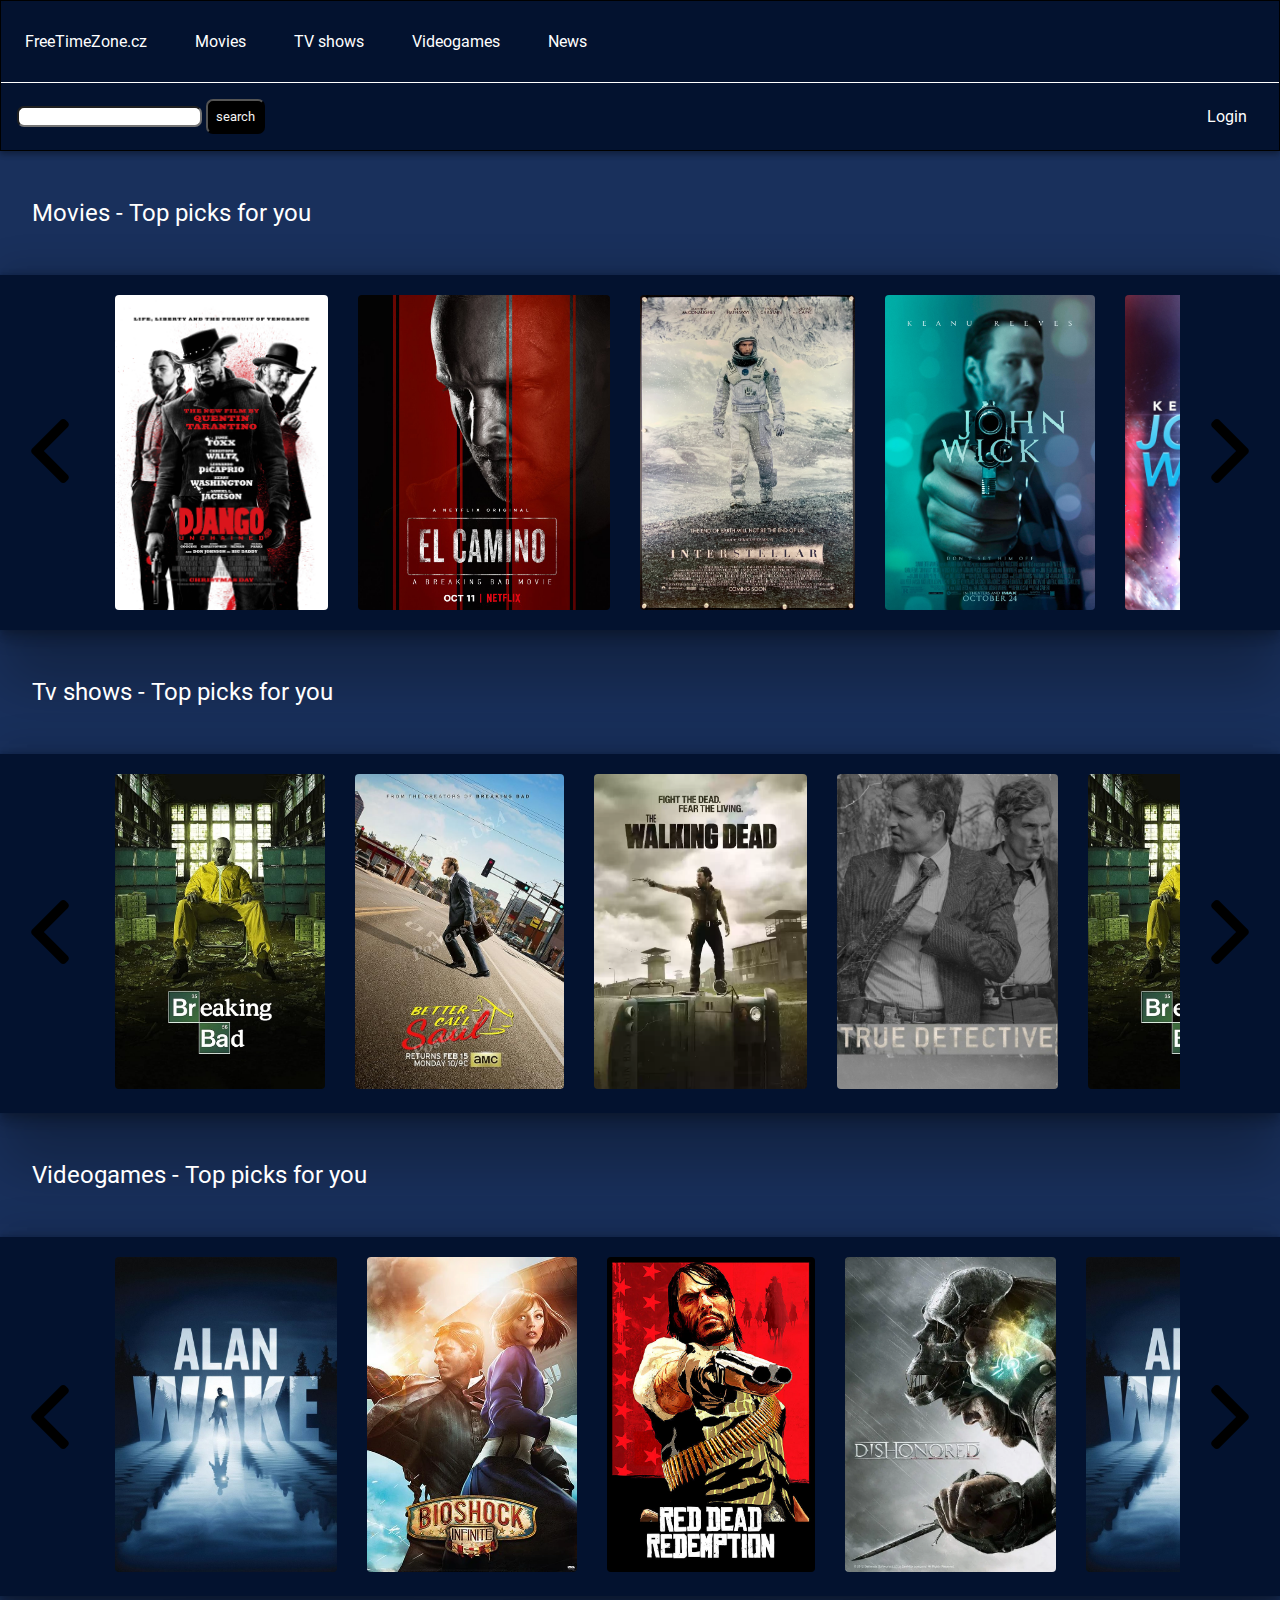
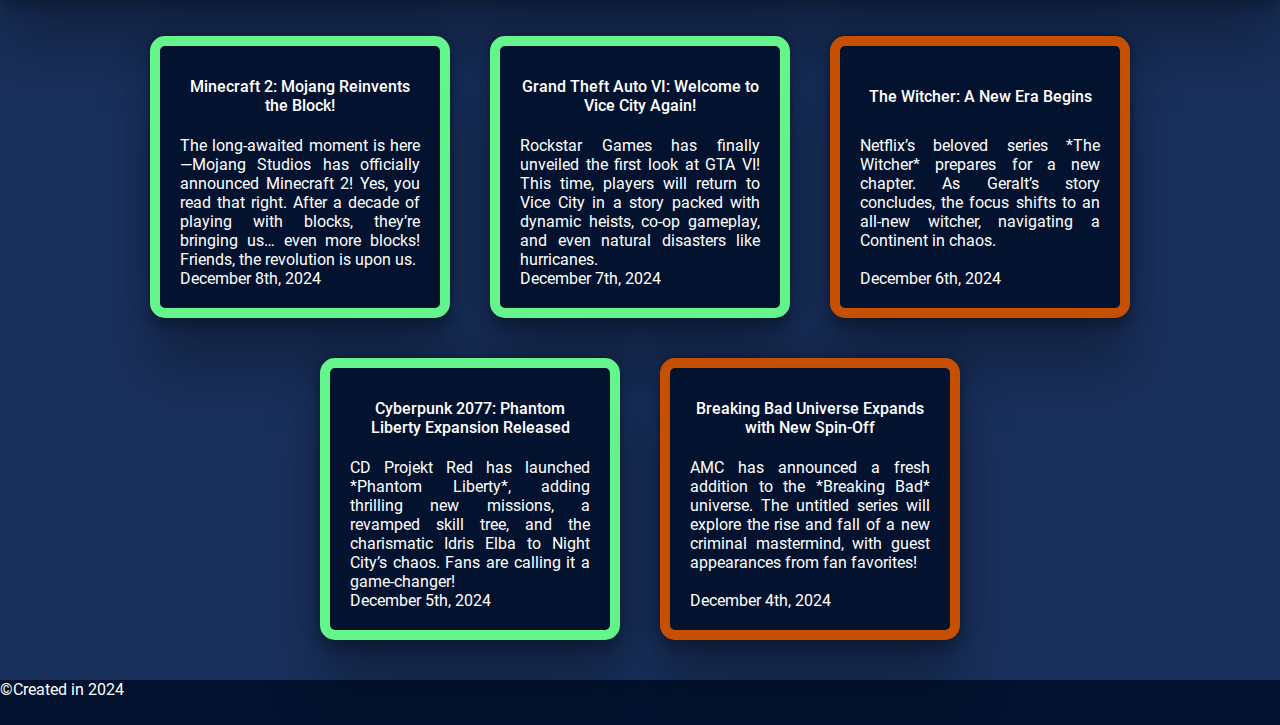
==== index.html @ 787af130 "verson 0.96" ====
<!DOCTYPE html>
<html lang="en">

<head>
    <meta charset="UTF-8">
    <meta name="viewport" content="width=device-width, initial-scale=1.0">
    <!--<link rel="stylesheet" href="style.css">-->
    <style>
        @font-face {
            font-family: Roboto;
            src: url("fonts/Roboto-Regular.ttf");
        }

        @font-face {
            font-family: Roboto-medium;
            src: url("fonts/Roboto-Medium.ttf");
        }

        :ROOT {
            --color-background-A: #19305C;
            --color-element-A: #03122F;
            --font-A: "Roboto";
            --font-B: "Roboto-medium";
            --font-background-articles: #03122F;
        }

        body {
            margin: 0;
            padding: 0;
            font-family: var(--font-A);
            background-color: var(--color-background-A);
        }

        .nav-primary {
            background-color: var(--color-element-A);
            border: black 1px solid;
            box-shadow: rgba(0, 0, 0, 0.16) 0px 3px 6px, rgba(0, 0, 0, 0.23) 0px 3px 6px;
            overflow: hidden;
        }

        .nav-primary__links {
            list-style-type: none;
            margin: 0;
            padding: 0;
            border-bottom: white solid 1px;
        }

        .nav-primary a,
        #ul__login {
            display: block;
            color: white;
            text-decoration: none;
            padding: 1rem 1.5rem;
            text-align: center;
            padding-top: auto;
            padding-bottom: auto;
            font-size: 1rem;
        }

        #ul__login {
            display: none;
        }

        .nav-primary a:hover {
            color: black;
            background-color: white;
            transition: color 0.1s ease-in;
            transition: background 0.1s ease;
            border-radius: 5px;
        }

        #login_under_ul {
            display: block;
            float: right;
            margin: 8px;
        }

        #nav-primary__search {
            margin: 1rem;
            display: inline-block;
        }

        #nav-primary__search input {
            border-radius: 7px;
        }

        #nav-primary__search input[type="button"] {
            background-color: black;
            color: whitesmoke;
            padding: 0.5rem 0.5rem;
            font-family: var(--font-A);
        }

        #nav-primary__search input[type="button"]:hover {
            background-color: orange;
            color: black;
            transition: background 0.1s ease;
            transition: color 0.1s ease;
            cursor: pointer;
        }

        #nav_primary__search input[type="text"] {
            padding: 0.5rem 0.625rem;
        }

        .top-picks>div {
            display: flex;
            align-items: center;
            background-color: var(--color-element-A);
            box-shadow: rgba(0, 0, 0, 0.25) 0px 54px 55px, rgba(0, 0, 0, 0.12) 0px -12px 30px, rgba(0, 0, 0, 0.12) 0px 4px 6px, rgba(0, 0, 0, 0.17) 0px 12px 13px, rgba(0, 0, 0, 0.09) 0px -3px 5px;

        }

        .top-picks header {
            color: white;
            font: var(--font-B);
        }

        .top-picks__titles {
            display: flex;
            overflow-x: scroll;
            width: 100%;
            scroll-behavior: smooth;
        }

        .top-picks__titles::-webkit-scrollbar {
            display: none;
        }

        .top-picks__titles img {
            cursor: pointer;
            height: 35vh;
            margin-top: 20px;
            margin-bottom: 20px;
            margin-left: 15px;
            margin-right: 15px;
            border-radius: 4px;
        }

        .top-picks__titles img:hover {
            transform: scale(1.1);
            box-shadow: rgba(0, 0, 0, 0.15) 1.95px 1.95px 2.6px;

        }

        .top-picks header {
            padding: 3rem 2rem;
            font-size: 1.5rem;
        }

        .left,
        .right {
            cursor: pointer;
            padding: 0.5rem;
            border-radius: 4px;
            margin: 10px;

        }

        .left:hover,
        .right:hover {
            background-color: white;
            transition: background 0.1s ease;

        }

        .news {
            margin: 20px;
            display: flex;
            flex-direction: row;
            justify-content: center;
            flex-wrap: wrap;

        }

        #news--videogame {
            border: #64F58D 10px solid;
        }

        #news--tvshow {
            border: #C75000 10px solid;
        }

        #news--movie {
            border: #621B00 10px solid;
        }

        .news article {
            display: grid;
            grid-template-columns: 1fr;
            grid-template-rows: 70px 1fr;
            margin: 20px;
            padding: 10px;
            aspect-ratio: 16/9;
            max-width: 15rem;
            flex-grow: 1;
            padding: 20px;
            border-radius: 15px;
            background-color: var(--font-background-articles);
            color: white;
            box-shadow: rgba(0, 0, 0, 0.25) 0px 54px 55px, rgba(0, 0, 0, 0.12) 0px -12px 30px, rgba(0, 0, 0, 0.12) 0px 4px 6px, rgba(0, 0, 0, 0.17) 0px 12px 13px, rgba(0, 0, 0, 0.09) 0px -3px 5px;
            cursor: pointer;
        }
        .news article:hover{
            transform: scale(1.05);
        }
        .news a {
            text-decoration: none;
        }
        .news article header {
            align-self: center;
            text-align: center;
            margin-bottom: 10px;
            font-family: var(--font-B);
        }

        .news article section {
            text-align: justify;
            color: white;
        }

        footer {
            background-color: var(--color-element-A);
            height: 5vh;
            color: white;
        }

        @media screen and (max-width: 371px) {
            #ul__login {
                display: block;
            }

            #login_under_ul {
                display: none;
            }
        }

        @media screen and (min-width: 617px) {
            .nav-primary__links {
                display: flex;
                flex-wrap: nowrap;
                justify-content: space-evenly;

            }

            .nav-primary__links li {
                margin-top: 15px;
                margin-bottom: 15px;
            }
        }

        /* LAPTOP */

        @media screen and (min-width: 750px) {
            .nav-primary__links {
                justify-content: flex-start;
            }
        }
    </style>
    <title>Main page</title>
</head>

<body>
    <nav class="nav-primary">
        <ul class="nav-primary__links">
            <li><a href="index.html">FreeTimeZone.cz</a></li>
            <li><a href="movies.html">Movies</a></li>
            <li><a href="shows.html">TV shows</a></li>
            <li><a href="videogames.html">Videogames</a></li>
            <li><a href="news.html">News</a></li>
            <li><a href="login.html" id="ul__login">Login</a></li>
        </ul>
        <form id="nav-primary__search">
            <input type="text">
            <input type="button" value="search">
        </form>
        <a href="login.html" id="login_under_ul">Login</a>
    </nav>
    <div class="top-picks top-picks--movies">
        <header>Movies - Top picks for you</header>
        <div>
            <span class="left top-pics--movies__left"><img src="icons/left-arrow.png"></span>
            <span class="top-picks__titles top-picks__titles--movies">
                <img src="images/movies/django_unchained.jpg" alt="django_unchained">
                <img src="images/movies/el_camino.jpg" alt="el camino">
                <img src="images/movies/interstellar.webp" alt="interstellar">
                <img src="images/movies/john_wick.jpg" alt="John Wick">
                <img src="images/movies/john_wick_2.jpg" alt="John Wick 2">
                <img src="images/movies/john_wick_3.jpg" alt="John Wick 3">
                <img src="images/movies/john_wick_4.jpg" alt="John Wick 4">
            </span>
            <span class="right top-pics--movies__right"><img src="icons/right-arrow.png"></span>
            <script>
                let titles_movies = document.querySelector(".top-picks__titles--movies");
                const images_movies = Array.from(titles_movies.querySelectorAll("img"));

                console.log(titles_movies);

                let index_movies = 0;
                document.querySelector(".top-pics--movies__right").addEventListener("click", () => {
                    const image_width = images_movies[index_movies].clientWidth + 30;
                    titles_movies.scrollLeft += image_width;

                    if ((index_movies + 1) == images_movies.length) {
                        index_movies = 0;
                        titles_movies.appendChild(images_movies[images_movies.length - 1]);
                    } else {
                        index_movies++;
                        titles_movies.appendChild(images_movies[index_movies - 1]);
                    }
                });
                document.querySelector(".top-pics--movies__left").addEventListener("click", () => {
                    if (titles_movies.scrollLeft != 0) {
                        const image_width = images_movies[index_movies - 1].clientWidth + 30;
                        titles_movies.scrollLeft -= image_width;


                        if (index_movies == 0) {
                            index_movies = images_movies.length - 1;
                        } else {
                            index_movies--;
                        }
                    }
                    console.log(index_movies);
                });

            </script>
        </div>
    </div>
    <div class="top-picks top-picks--TVshows">
        <header>Tv shows - Top picks for you</header>
        <div>
            <span class="left top-picks--TVshows__left"><img src="icons/left-arrow.png"></span>
            <span class="top-picks__titles top-picks__titles--TVshows">
                <span><img src="images/tv shows/breaking_bad.jpg" alt="Breaking Bad"></span>
                <span><img src="images/tv shows/better_call_saul.jpg" alt="Better Call Saul"></span>
                <span><img src="images/tv shows/twd.webp" alt="The Walking Dead"></span>
                <span><img src="images/tv shows/true_detective.jpg" alt="True detective"></span>
                <span><img src="images/tv shows/breaking_bad.jpg" alt="Breaking Bad"></span>
                <span><img src="images/tv shows/better_call_saul.jpg" alt="Better Call Saul"></span>
                <span><img src="images/tv shows/twd.webp" alt="The Walking Dead"></span>
                <span><img src="images/tv shows/true_detective.jpg" alt="True detective"></span>
                <span><img src="images/tv shows/breaking_bad.jpg" alt="Breaking Bad"></span>
                <span><img src="images/tv shows/better_call_saul.jpg" alt="Better Call Saul"></span>
                <span><img src="images/tv shows/twd.webp" alt="The Walking Dead"></span>
                <span><img src="images/tv shows/true_detective.jpg" alt="True detective"></span>
                <span><img src="images/tv shows/breaking_bad.jpg" alt="Breaking Bad"></span>
                <span><img src="images/tv shows/better_call_saul.jpg" alt="Better Call Saul"></span>
                <span><img src="images/tv shows/twd.webp" alt="The Walking Dead"></span>
                <span><img src="images/tv shows/true_detective.jpg" alt="True detective"></span>
                <span><img src="images/tv shows/breaking_bad.jpg" alt="Breaking Bad"></span>
                <span><img src="images/tv shows/better_call_saul.jpg" alt="Better Call Saul"></span>
                <span><img src="images/tv shows/twd.webp" alt="The Walking Dead"></span>
                <span><img src="images/tv shows/true_detective.jpg" alt="True detective"></span>
            </span>
            <span class="right top-picks--TVshows__right"><img src="icons/right-arrow.png"></span>
        </div>
    </div>
    <div class="top-picks top-picks--videogames">
        <header>Videogames - Top picks for you</header>
        <div>
            <img src="icons/left-arrow.png" class="left top-picks--videogames__left">
            <div class="top-picks__titles top-picks__titles--videogames">
                <span><img src="images/videogames/alan_wake.jpg" alt="Alan Wake"></span>
                <span><img src="images/videogames/bioshock_infinite.webp" alt="Bioshock Infinite"></span>
                <span><img src="images/videogames/rdr.jpg" alt="Red Dead Redemption"></span>
                <span><img src="images/videogames/dishonored.webp" alt="Dishonored"></span>
                <span><img src="images/videogames/alan_wake.jpg" alt="Alan Wake"></span>
                <span><img src="images/videogames/bioshock_infinite.webp" alt="Bioshock Infinite"></span>
                <span><img src="images/videogames/rdr.jpg" alt="Red Dead Redemption"></span>
                <span><img src="images/videogames/dishonored.webp" alt="Dishonored"></span>
                <span><img src="images/videogames/alan_wake.jpg" alt="Alan Wake"></span>
                <span><img src="images/videogames/bioshock_infinite.webp" alt="Bioshock Infinite"></span>
                <span><img src="images/videogames/rdr.jpg" alt="Red Dead Redemption"></span>
                <span><img src="images/videogames/dishonored.webp" alt="Dishonored"></span>
                <span><img src="images/videogames/alan_wake.jpg" alt="Alan Wake"></span>
                <span><img src="images/videogames/bioshock_infinite.webp" alt="Bioshock Infinite"></span>
                <span><img src="images/videogames/rdr.jpg" alt="Red Dead Redemption"></span>
                <span><img src="images/videogames/dishonored.webp" alt="Dishonored"></span>
                <span><img src="images/videogames/alan_wake.jpg" alt="Alan Wake"></span>
                <span><img src="images/videogames/bioshock_infinite.webp" alt="Bioshock Infinite"></span>
                <span><img src="images/videogames/rdr.jpg" alt="Red Dead Redemption"></span>
                <span><img src="images/videogames/dishonored.webp" alt="Dishonored"></span>
            </div>
            <img src="icons/right-arrow.png" class="right top-picks--videogames__right">

        </div>
    </div>

    <script>

        const images = Array.from(scroll.querySelectorAll("img"));

        var velikost_obrazku = 0;
        images.forEach(element => {
            velikost_obrazku += element.clientWidth + 8;
        });
        console.log("velikost = " + velikost_obrazku);

        let index = 0;



        LEFT.addEventListener("click", () => {
            if (index > 0) {
                const nextImageWidth = images[index].clientWidth + 8;
                scroll.style.scrollBehavior = "smooth";
                scroll.scrollLeft -= nextImageWidth;
                index--;
            }
        });
        RIGHT.addEventListener("click", () => {
            if (index < images.length - 1) {
                const nextImageWidth = images[index].clientWidth + 8;
                scroll.style.scrollBehavior = "smooth";
                scroll.scrollLeft += nextImageWidth;
                index++;
                console.log(scroll.scrollLeft);
            }
        });

    </script>
    <div class="news">
        <a href="article.html">
            <article id="news--videogame">
                <header>Minecraft 2: Mojang Reinvents the Block!</header>
                <section>The long-awaited moment is here—Mojang Studios has officially announced Minecraft 2! Yes,
                    you
                    read that right. After a decade of playing with blocks, they’re bringing us… even more blocks!
                    Friends, the revolution is upon us.</section>
                <span id="news__article__release-date"> December 8th, 2024</span>
            </article>
        </a>

        <article id="news--videogame">
            <header>Grand Theft Auto VI: Welcome to Vice City Again!</header>
            <section>Rockstar Games has finally unveiled the first look at GTA VI! This time, players will return to
                Vice City in a story packed with dynamic heists, co-op gameplay, and even natural disasters like
                hurricanes.</section>
            <span id="news__article__release-date"> December 7th, 2024</span>
        </article>

        <article id="news--tvshow">
            <header>The Witcher: A New Era Begins</header>
            <section>Netflix’s beloved series *The Witcher* prepares for a new chapter. As Geralt’s story concludes,
                the focus shifts to an all-new witcher, navigating a Continent in chaos.</section>
            <span id="news__article__release-date"> December 6th, 2024</span>
        </article>

        <article id="news--videogame">
            <header>Cyberpunk 2077: Phantom Liberty Expansion Released</header>
            <section>CD Projekt Red has launched *Phantom Liberty*, adding thrilling new missions, a revamped skill
                tree, and the charismatic Idris Elba to Night City’s chaos. Fans are calling it a game-changer!
            </section>
            <span id="news__article__release-date"> December 5th, 2024</span>
        </article>

        <article id="news--tvshow">
            <header>Breaking Bad Universe Expands with New Spin-Off</header>
            <section>AMC has announced a fresh addition to the *Breaking Bad* universe. The untitled series will
                explore the rise and fall of a new criminal mastermind, with guest appearances from fan favorites!
            </section>
            <span id="news__article__release-date"> December 4th, 2024</span>
        </article>
    </div>
    <footer>
        &copy;Created in 2024
    </footer>
</body>

</html>
---- style.css ----
@font-face {
    font-family: Roboto;
    src: url("fonts/Roboto-Regular.ttf");
}

@font-face {
    font-family: Roboto-medium;
    src: url("fonts/Roboto-Medium.ttf");
}
@font-face {
    font-family: Roboto-black;
    src: url("fonts/Roboto-Black.ttf");
}
@font-face {
    font-family: Roboto-italic;
    src: url("fonts/Roboto-Italic.ttf");
}
:ROOT {
    --color-background-A: #19305C;
    --color-element-A: #03122F;
    --font: "Roboto";
    --font-M: "Roboto-medium";
    --font-B: "Roboto-black";
    --font-I: "Roboto-italic";
    --font-background-articles: #03122F;
    --background--rating: #b50a26;
}

body {
    margin: 0;
    padding: 0;
    font-family: var(--font);
    background-color: var(--color-background-A);
}
.nav-primary {
    background-color: var(--color-element-A);
    border: black 1px solid;
    box-shadow: rgba(0, 0, 0, 0.16) 0px 3px 6px, rgba(0, 0, 0, 0.23) 0px 3px 6px;
    overflow: hidden;
}

.nav-primary__links {
    list-style-type: none;
    margin: 0;
    padding: 0;
    border-bottom: white solid 1px;
}

.nav-primary a, #ul__login {
    display: block;
    color: white;
    text-decoration: none;
    padding: 1rem 1.5rem;
    text-align: center;
    padding-top: auto;
    padding-bottom: auto;
    font-size: 1rem;
}
#ul__login{
    display: none;
}

.nav-primary a:hover {
    color: black;
    background-color: white;
    transition: color 0.1s ease-in;
    transition: background 0.1s ease;
    border-radius: 5px;
}

#login_under_ul {
    display: block;
    float: right;
    margin: 8px;
}

#nav-primary__search {
    margin: 1rem;
    display: inline-block;
}

#nav-primary__search input {
    border-radius: 7px;
}

#nav-primary__search input[type="button"] {
    background-color: black;
    color: whitesmoke;
    padding: 0.5rem 0.5rem;
    font-family: var(--font-A);
}

#nav-primary__search input[type="button"]:hover {
    background-color: orange;
    color: black;
    transition: background 0.1s ease;
    transition: color 0.1s ease;
    cursor: pointer;
}

#nav_primary__search input[type="text"] {
    padding: 0.5rem 0.625rem;
}

footer {
    background-color: var(--color-element-A);
    height: 5vh;
    color: white;
}

/*login.html and registration.html*/

.login {
    color: white;
    background-color: var(--color-element-A);
    padding: 50px;
    border-radius: 15px;
    box-shadow: rgba(0, 0, 0, 0.4) 0px 2px 4px, rgba(0, 0, 0, 0.3) 0px 7px 13px -3px, rgba(0, 0, 0, 0.2) 0px -3px 0px inset;
    position: absolute;
    top: 50%;
    left: 50%;
    transform: translate(-50%, -50%);
    text-align: center;
}
.login form {
    display: grid;
    grid-template-columns: 1fr;
    grid-row-gap: 5px;
    padding: 15px;
    color: white;
}
.login form input {
    background-color: white;
    border: none;
    padding: 5px;
    border-radius: 5px;
    color: black;
    margin-top: 5px;
    margin-bottom: 5px;
    margin-left: 5px;
}

.login form button {
    border-radius: 5px;
    padding: 5px 10px;
    margin: 5px;
    font-size: 1rem;
    background-color: white;
    cursor: pointer;
    justify-self: center;
}
.login form button:hover {
    background-color: #fffe;
    box-shadow: rgba(0, 0, 0, 0.25) 0px 54px 55px, rgba(0, 0, 0, 0.12) 0px -12px 30px, rgba(0, 0, 0, 0.12) 0px 4px 6px, rgba(0, 0, 0, 0.17) 0px 12px 13px, rgba(0, 0, 0, 0.09) 0px -3px 5px;
}
#registration__back{    
    display: block;
    width: 40px;
    filter: invert(1);
    padding: 5px;
    top:0;
    left: 0;
    cursor: pointer;
}
#registration__back:hover{
    filter: none;
    background-color: white;
    border-radius: 5px;
}
/* movies.html, tvshows.html and videogames.html */
#btn--filter{
    background-color: white;
    width: 100%;
    text-align: center;
    cursor: pointer;
    border: white 1px solid;

}
#btn--filter img {
    margin-top: 5px;
    margin-bottom: 5px;
}

#btn--filter:hover {
    background-color: var(--color-element-A);
}
#btn--filter:hover img {
    filter: invert(1);

}
.filters {
    display: none;
    color: white;
    background-color: var(--color-element-A);

}
.filters::first-line {
    font-weight: 600;
    font-size: 24px;
}

.list {
    display: grid;
    grid-template-columns: 1fr;
}
.list__title {
    width: 300px;
    position: relative;
    margin: 15px;
    padding-top: 15px;
    box-shadow: rgba(0, 0, 0, 0.35) 0px 5px 15px;
    justify-self: center;
    cursor: pointer;
    
}
.list__title:hover {
    transform: scale(1.05);
    box-shadow: rgba(0, 0, 0, 0.25) 0px 54px 55px, rgba(0, 0, 0, 0.12) 0px -12px 30px, rgba(0, 0, 0, 0.12) 0px 4px 6px, rgba(0, 0, 0, 0.17) 0px 12px 13px, rgba(0, 0, 0, 0.09) 0px -3px 5px;

}
.list__title__picture {
    width: fit-content;
    height: fit-content;
    position: relative;
    margin: auto;
}
.list__title__picture img {
    height: 300px;
    object-fit:inherit;
    margin-top: 15px;
    margin-bottom: 5px;
}

.list__title img:hover {
    transform: scale(1.01);
}
.list__title__rating{
    display: block;
    box-sizing: content-box;
    position: absolute;
    font: var(--font-B);
    font-size: 1.5rem;
    color: black;
    z-index: 1px;
    top: 0.8rem;
    left: 0;
    padding: 0.8rem;
    background-color:var(--background--rating);
    border-bottom-right-radius: 2px;  
}
.list__title__picture:hover  .list__title__rating{
    display: none;
}
.list__title__description {
    width: fit-content;
    display: block;
    margin: auto;
    padding-bottom: 30px;
    color: white;

}
.list__title__description__name {
    color: black;
    font: var(--font-B);
    font-size: 24px;
    margin-bottom: 10px;
    text-justify: center;

}
.list a {
    text-decoration: none;
}

/*Styles for all movies, shows and videogames*/


.title__header{
    position: sticky;
    top: 10px;
    background-color: white;
    display: flex;
    justify-content:space-between;
    margin: 20px;
}
.title__header__name{
    align-self: center;
    margin-left: 20px;
    background-color: white;
    font-size: 30px;
    color: black;
}
.title__header__rating{
    padding: 15px;
    align-self: center;
    background-color: #b50a26;
    color: white;

}
.title__description {
    border-radius: 10px;
    margin: 20px;
    background-color: white;
    padding: 10px;
    text-overflow:clip;
}
.title__description img {
    display: block;
    width: 25vh;
    margin-left: auto;
    margin-right: auto;
    margin-bottom: 10px;
}
.title__description__btns {
    margin-top: 10px;
    margin-bottom: 10px;
    display: flex;
    justify-content: flex-start;
    width: 100%;
    height: 50px;
}
.title__description__btns button {
    background-color: var(--color-background-A);
    color: white;
    font-size: 1rem;
    margin: 5px;
    padding: 5px 10px;
    border-radius: 10px;
    cursor: pointer;
}
.title__description__btns button:hover {
    background-color: #23437d ;
}
.title__description__info {
    display: none;
    box-shadow: rgba(0, 0, 0, 0.35) 0px 5px 15px;
    text-align: justify;
    margin: 10px;
    padding: 10px;
}
#title__description__info--bold {
    font: var(--font-B);
    font-weight: 600;
}
.title__description__about {
    display: none;
    padding: 10px;
    box-shadow: rgba(0, 0, 0, 0.35) 0px 5px 15px;
    text-align: justify;
}
.title__description__platforms{
    display: none;
    box-shadow: rgba(0, 0, 0, 0.35) 0px 5px 15px;
}
.title__description__episodes{
    display: none;
}
.title__description__episodes select{
    margin-top: 20px;
    margin-left: 20px;
    padding: 10px 0px;
    font-size: 1rem;
}
.title__description__episodes > #episodes > ol{
    box-shadow: rgba(0, 0, 0, 0.35) 0px 5px 15px;
    padding-top: 10px;
    padding-bottom: 10px;

}
.title__user-comment{
    width: calc(90% - 20px);
    aspect-ratio: 2;
    margin: auto;
    margin-bottom: 20px;
    display: grid;
    grid-template-columns: 1fr;
    grid-template-rows: 30px 1fr;
    grid-template-areas: "header"
                         "form";
    background-color: white;
    border: #03122F 1px solid;
    padding: 10px;
    border-radius: 10px;
}

.title__user-comment > header {
    grid-area: "header";
    display: flex;
    justify-content: space-between;
    align-items: center;
    margin: 5px;
}
.title__user-comment > form {
    grid-area: "form" ;
    justify-content: end;
}
.title__user-comment textarea {
    width: 90%;
    aspect-ratio: 2;
    margin: 10px;
    padding: 3px;
    resize: none;
    border: none;
    box-shadow: rgb(204, 219, 232) 3px 3px 6px 0px inset, rgba(255, 255, 255, 0.5) -3px -3px 6px 1px inset;
    border-radius: 2px;
    text-overflow: ellipsis;
    text-align: justify;
}
.title__user-comment button {
    display: block;
    margin: 5px;
    padding: 5px 7px;
    justify-self: end;
    color: white;
    background-color:#082869;
    border: none;
    border-radius: 8px;
    cursor: pointer;
}
.title__user-comment button:hover {
    background-color:#051a44 ;
    box-shadow: rgba(0, 0, 0, 0.15) 1.95px 1.95px 2.6px;
    transition: background 0.1s ease;
}
.title__user-comment__rating {
    font-size: 16px;
    width:35px;
    border: none;
    border-radius: 1px;
    box-shadow: rgb(204, 219, 232) 3px 3px 6px 0px inset, rgba(255, 255, 255, 0.5) -3px -3px 6px 1px inset;
    
}
.title__comments {
    display: flex;
    justify-content: center;
    flex-wrap: wrap;
}
.title__comments__comment {
    width: 90%;
    margin: 20px;
    aspect-ratio: 2;
    display: grid;
    grid-template-columns: 1fr;
    grid-template-rows: 30px 1fr;
    grid-template-areas: "header"
                         "review";
    background-color: white;
    border: #03122F 1px solid;
    padding: 10px;
    margin: 10px;
    border-radius: 10px;
}
.title__comments__comment header {
    grid-area: "header";
    display: flex;
    justify-content: space-between;
    align-items: center;
    margin: 5px;
}
.title__comments__comment p {
    grid-area: "review";
    margin: 5px;
    text-align: justify;
}
.title__comments__other-comments h2{
    color:white;
    font: var(--font-B);
    margin-left: 20px;
    font-size: 30px;
}

/* News */
.news {
    margin: 20px;
    display: flex;
    flex-direction: row;
    justify-content: center;
    flex-wrap: wrap;

}
.news article {
    display: grid;
    grid-template-columns: 1fr;
    grid-template-rows: 50px 1fr;
    margin: 20px;
    padding: 10px;
    aspect-ratio: 16/9;
    max-width: 15rem;
    flex-grow: 1;
    padding: 20px;
    border-radius: 15px;
    background-color:var(--font-background-articles);
    color:white;
    box-shadow: rgba(0, 0, 0, 0.25) 0px 54px 55px, rgba(0, 0, 0, 0.12) 0px -12px 30px, rgba(0, 0, 0, 0.12) 0px 4px 6px, rgba(0, 0, 0, 0.17) 0px 12px 13px, rgba(0, 0, 0, 0.09) 0px -3px 5px;
    cursor: pointer;
}
.news article:hover {
    transform: scale(1.05);
}
.news a {
    text-decoration: none;
}
.news article header {
    align-self: center;
    text-align: center;
    margin-bottom: 10px;
    font-family: var(--font-B);
}

.news article section {
    text-align: justify;
    color:white;
}
#news--videogame {
    border:#64F58D 10px solid;
}
#news--tvshow {
    border: #C75000 10px solid;
}
#news--movie {
    border: #621B00 10px solid;
}
#news__article__release-date{
    font-family: var(--font-I);
    font-weight: 300;
    font-style: italic;
    text-align: right;
    margin-top: 5px;
}
.news__aside-opener{
    width: 100%;
    height: 50px;
    cursor: pointer;
}
.news__aside-opener > img {
    height: 30px;
    margin-top: auto;
    margin-bottom: auto;
}
.news__aside-opener:hover {
    background-color: black;
}
.news__aside-opener:hover > img {
    filter: invert(1);
}
.news__opener--package{
    position: sticky;
    top: 0;
}
.news__aside{
    display: none;
    height: fit-content;
    background-color: var(--color-element-A);
    color: white;
    padding: 20px;
    box-shadow: rgba(50, 50, 93, 0.25) 0px 13px 27px -5px, rgba(0, 0, 0, 0.3) 0px 8px 16px -8px;
}
.news__aside__sort{
    margin-bottom: 15px;
}
.news__aside__sort::first-line{
    font-size: 20px;
    font-weight: 600;
}
.news__aside__newsletter > label{
    margin-right: 10px;
}
/* article.html */
.article__author {
    height: 100px;
    margin: 15px;
    color: white;
}
.article__author > img {
    width: 50px;
    filter: invert(1);
}
.main--article article {
    box-shadow: rgba(0, 0, 0, 0.25) 0px 54px 55px, rgba(0, 0, 0, 0.12) 0px -12px 30px, rgba(0, 0, 0, 0.12) 0px 4px 6px, rgba(0, 0, 0, 0.17) 0px 12px 13px, rgba(0, 0, 0, 0.09) 0px -3px 5px;
    color: white;
    background-color: var(--color-element-A);
    padding: 10px;
}
.main--article article section {
    text-justify: justify;
    color: white;
    margin: 10px;
}
.main--article article header {
    margin-left: 10px;
}
.article__release-date {
    font-style: italic;
    margin: 10px;
}
.article__user-comment{
    color: white;
    width: calc(90% - 20px);
    aspect-ratio: 2;
    margin: auto;
    margin-top: 20px;
    margin-bottom: 20px;
    display: grid;
    grid-template-columns: 1fr;
    grid-template-rows: 30px 1fr;
    grid-template-areas: "header"
                         "form";
    background-color: var(--color-element-A);
    border: #03122F 1px solid;
    padding: 10px;
    border-radius: 10px;
}

.article__user-comment > header {
    color: white;
    grid-area: "header";
    margin: 5px;
}
.article__user-comment > form {
    grid-area: "form" ;
    justify-content: end;
}
.article__user-comment textarea {
    color: white;
    width: 90%;
    aspect-ratio: 2;
    margin: 10px;
    padding: 3px;
    resize: none;
    border: none;
    box-shadow: rgb(204, 219, 232) 3px 3px 6px 0px inset, #03122F -3px -3px 6px 1px inset;
    border-radius: 2px;
    text-overflow: ellipsis;
    text-align: justify;
    background-color: #03122F;
}
.article__user-comment button {
    display: block;
    margin: 5px;
    padding: 5px 7px;
    justify-self: end;
    color: white;
    background-color:#082869;
    border: none;
    border-radius: 8px;
    cursor: pointer;
}
.article__user-comment button:hover {
    background-color:#051a44 ;
    box-shadow: rgba(0, 0, 0, 0.15) 1.95px 1.95px 2.6px;
    transition: background 0.1s ease;
}
.article__user-comment__rating {
    font-size: 16px;
    width:35px;
    border: none;
    border-radius: 1px;
    box-shadow: rgb(204, 219, 232) 3px 3px 6px 0px inset, rgba(255, 255, 255, 0.5) -3px -3px 6px 1px inset;
    
}
.article__comments__other-comments h2{
    color:white;
    font: var(--font-B);
    margin-left: 20px;
    font-size: 30px;
}
.article__comments {
    display: flex;
    justify-content: center;
    flex-wrap: wrap;
}
.article__comments__comment {
    width: 90%;
    margin: 20px;
    aspect-ratio: 2;
    display: grid;
    grid-template-columns: 1fr;
    grid-template-rows: 30px 1fr;
    grid-template-areas: "header"
                         "review";
    background-color: white;
    border: #03122F 1px solid;
    padding: 10px;
    margin: 10px;
    border-radius: 10px;
    background-color: var(--color-element-A);
    color: white;
    box-shadow: rgba(6, 24, 44, 0.4) 0px 0px 0px 2px, rgba(6, 24, 44, 0.65) 0px 4px 6px -1px, rgba(255, 255, 255, 0.08) 0px 1px 0px inset;
}
.article__comments__comment header {
    grid-area: "header";
    display: flex;
    justify-content: space-between;
    align-items: center;
    margin: 5px;
}
.article__comments__comment p {
    grid-area: "review";
    margin: 5px;
    text-align: justify;
}
@media screen and (max-width: 371px) {
    #ul__login{
        display: block;
    }
    #login_under_ul{
        display: none;
    }
}
@media screen and (min-width: 425px) {
    .login form {
        grid-template-columns: 40% 60%;
    }
    .login form label {
        align-self: center;
        justify-self: center;
        margin-right: 10px;
    }
    .login form label {
        align-content: center;
    }
}
@media screen and (min-width: 586px) {
    .article__user-comment{
        width: 60%;
    }
    .article__comments__comment{
        width: 60%;
    }
}
@media screen and (min-width: 624px) {
    /* navbar */
    .nav-primary__links {
        display: flex;
        flex-wrap: nowrap;
        justify-content: space-evenly;

    }
    .nav-primary__links li {
        margin-top: 15px;
        margin-bottom: 15px;
    }
    /*movies.html, show.html and videogames.html*/
    .list{
        grid-template-columns: repeat(2, 1fr);
    }
    /*Styles for all movies, shows and videogames*/
    .title__comments__comment {
        width: 40%;
    }
    .title__description img {
        width: 50%;
    }
}
@media screen and (min-width: 750px) {
    /*navbar*/
    .nav-primary__links {
        justify-content: flex-start;
    }
    /*movies.html, tvshows.html and videogames.html*/
    #btn--filter {
        display: none;
    }
    .filters {
        position: sticky;
        top: 0;
        left: 0;
        padding: 40px;
        display: block;
        float: left;
        width: 20%;
        height: 100vh;
    }
    .list {
        margin-left: 20%;
        grid-template-columns: repeat(3, 1fr);
    }
    /* article.html */
    .main--article article {
        width: 90%;
        margin: auto;
    }
    .article__user-comment{
        width: 400px;
    }
    .article__comments__comment{
        width: 400px;
    }

}
@media screen and (min-width: 978px) {
    
    /*Styles for all movies, shows and videogames*/
    .main--title{
        font-size: 1.2rem;
        height: 1vh;
        display: grid;
        grid-template-columns: 1fr 0.5fr;
        grid-template-rows: auto auto auto;
        grid-column-gap: 100px;
    }
    .title__header {
        grid-column: 1 / 2;
        grid-row: 1 / 2;
    }
    .title__comments__other-comments{
        grid-column: 2 / 3;
        grid-row: 1 / 2;
    }
    .title__description {
        grid-column: 1 / 2;
        grid-row: 2 / 3;
        display: grid;
        grid-template-columns: 20% 1fr;
        grid-template-rows: 50px auto;        
        justify-self: center;
        width: 90%;
        margin: 20px;
    }
    .title__description img {
        grid-column: 1 / 2;
        grid-row: 1 / 3;
        display: inline;
        float: left;
        width: 90%;
    }
    .title__description__btns button{
        align-content: center;
    }
    .title__user-comment{
        grid-column: 1 / 2;
        grid-row: 3 / 4;
        width: 33%;
        aspect-ratio: 3 / 2 ;

    }
    .title__comments__comment{
        width: 90%;
    }
    .title__comments {
        grid-column: 2 / 3;
        grid-row: 2 / 4;
        overflow-y: scroll;
    }
}
@media screen and (min-width: 1024px) {
    /* news */
    .news {
        display: block;
    }
    .news article {
        aspect-ratio: 16/1;
        width: 50%;
        max-width: none;
    }
    .news article header{
        text-align: left;
    }
    .news__aside-opener{
        display: none;
    }
    .news__aside {
        display: block;
        float: right;
        width: 30%;
        height: 100vh;
    }
}
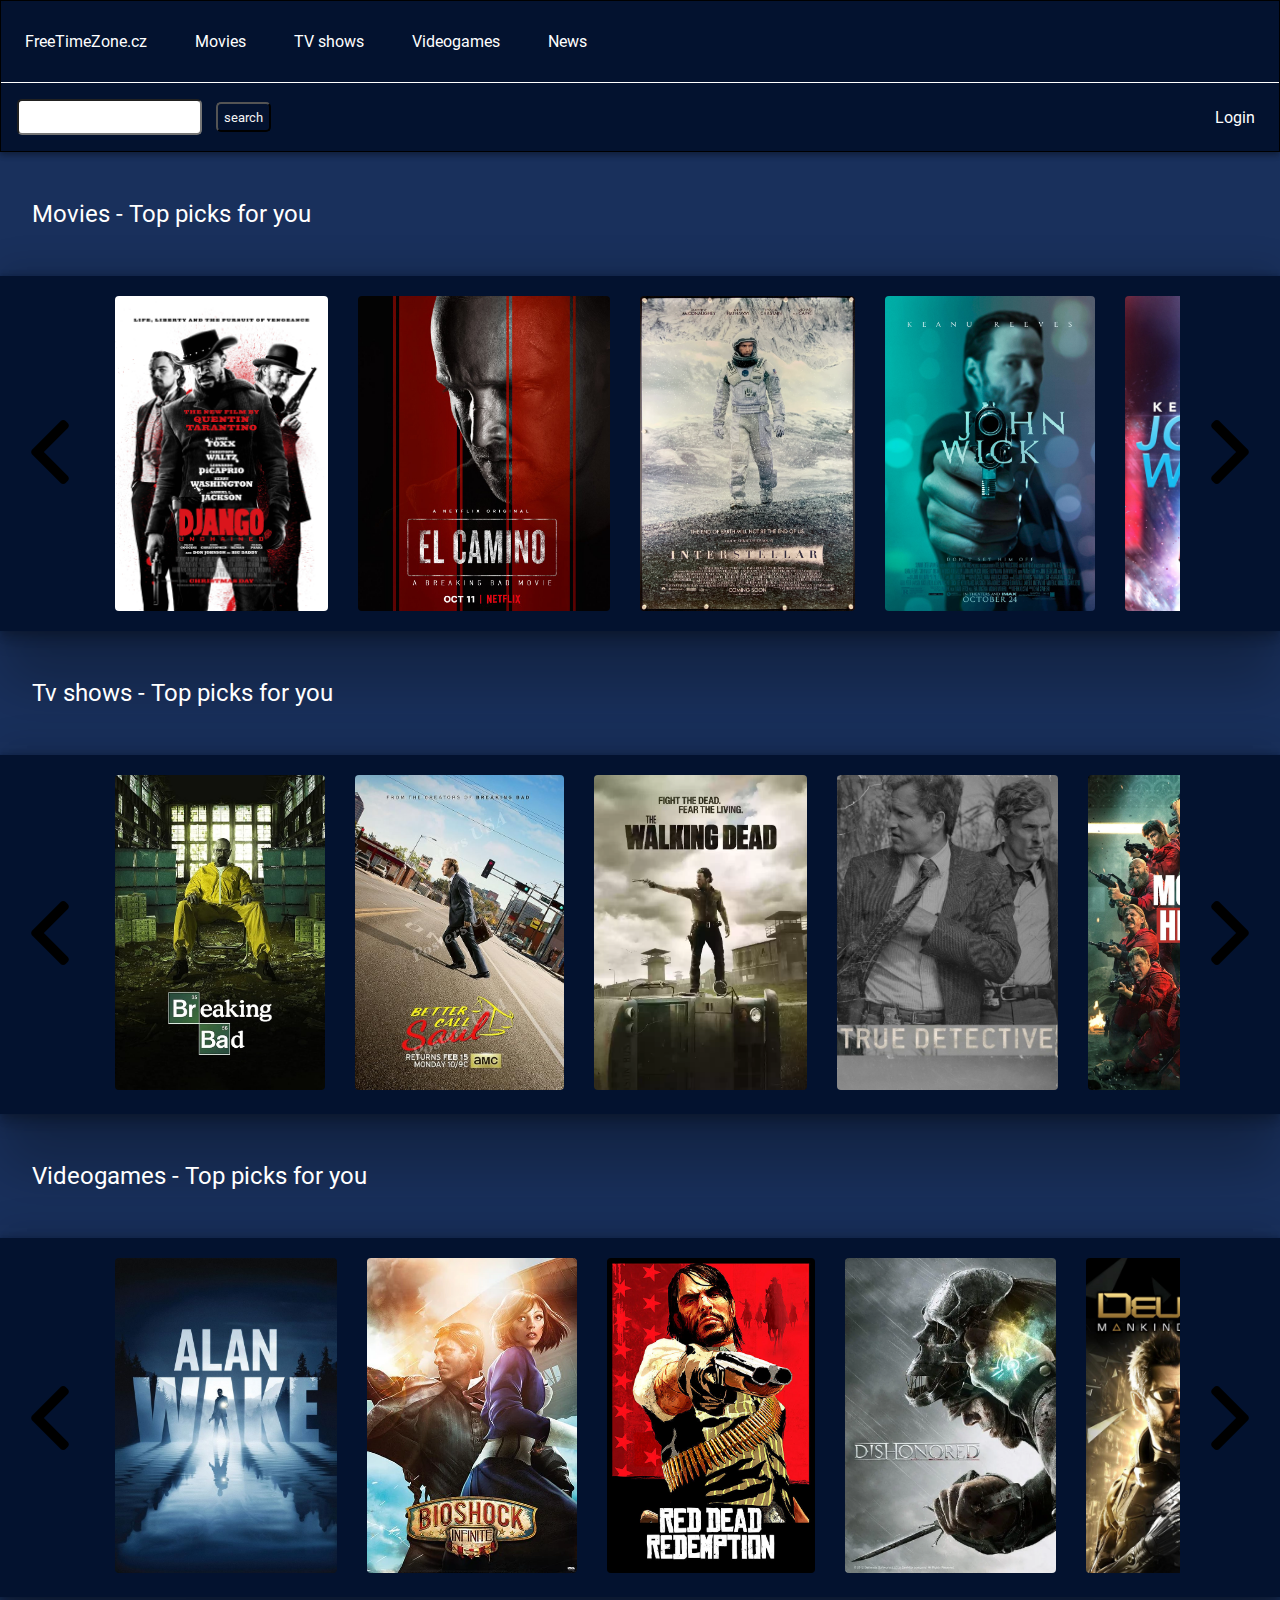
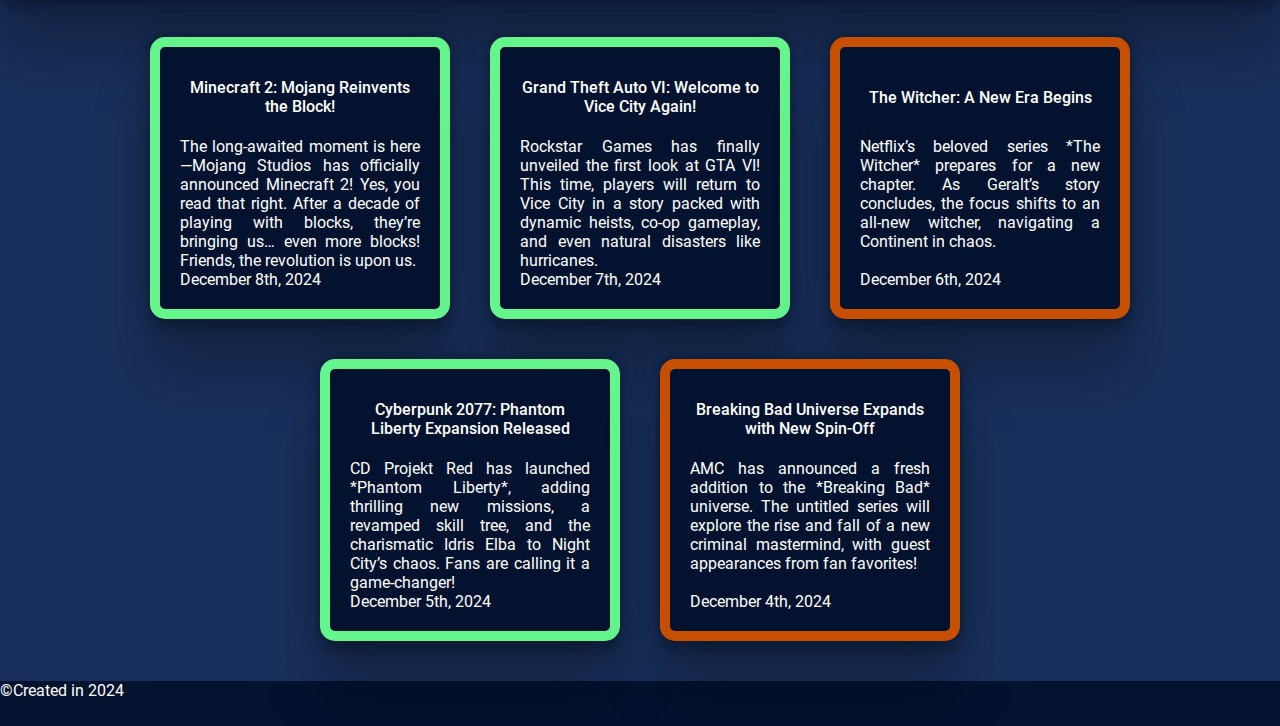
==== commit 5cbe0160: "version 0.99" ====
--- a/index.html
+++ b/index.html
@@ -69,38 +69,41 @@
             border-radius: 5px;
         }
 
+        .nav-primary__underUL{
+            width: 100%;
+            display: flex;
+            justify-content: space-between;
+            align-content: center;
+        }
         #login_under_ul {
-            display: block;
-            float: right;
-            margin: 8px;
+            margin-top: auto;
+            margin-bottom: auto;
         }
 
         #nav-primary__search {
             margin: 1rem;
-            display: inline-block;
         }
 
         #nav-primary__search input {
-            border-radius: 7px;
+            border-radius: 5px;
+            height: 30px;
         }
 
         #nav-primary__search input[type="button"] {
-            background-color: black;
+            background-color: var(--color-element-A);
             color: whitesmoke;
-            padding: 0.5rem 0.5rem;
             font-family: var(--font-A);
         }
 
         #nav-primary__search input[type="button"]:hover {
-            background-color: orange;
-            color: black;
+            background-color: #01050e;
             transition: background 0.1s ease;
             transition: color 0.1s ease;
             cursor: pointer;
         }
 
-        #nav_primary__search input[type="text"] {
-            padding: 0.5rem 0.625rem;
+        #nav-primary__search input[type="text"] {
+            margin-right: 10px;
         }
 
         .top-picks>div {
@@ -201,12 +204,15 @@
             box-shadow: rgba(0, 0, 0, 0.25) 0px 54px 55px, rgba(0, 0, 0, 0.12) 0px -12px 30px, rgba(0, 0, 0, 0.12) 0px 4px 6px, rgba(0, 0, 0, 0.17) 0px 12px 13px, rgba(0, 0, 0, 0.09) 0px -3px 5px;
             cursor: pointer;
         }
-        .news article:hover{
+
+        .news article:hover {
             transform: scale(1.05);
         }
+
         .news a {
             text-decoration: none;
         }
+
         .news article header {
             align-self: center;
             text-align: center;
@@ -270,11 +276,13 @@
             <li><a href="news.html">News</a></li>
             <li><a href="login.html" id="ul__login">Login</a></li>
         </ul>
-        <form id="nav-primary__search">
-            <input type="text">
-            <input type="button" value="search">
-        </form>
-        <a href="login.html" id="login_under_ul">Login</a>
+        <div class="nav-primary__underUL">
+            <form id="nav-primary__search">
+                <input type="text">
+                <input type="button" value="search">
+            </form>
+            <a href="login.html" id="login_under_ul">Login</a>
+        </div>
     </nav>
     <div class="top-picks top-picks--movies">
         <header>Movies - Top picks for you</header>
@@ -288,6 +296,13 @@
                 <img src="images/movies/john_wick_2.jpg" alt="John Wick 2">
                 <img src="images/movies/john_wick_3.jpg" alt="John Wick 3">
                 <img src="images/movies/john_wick_4.jpg" alt="John Wick 4">
+                <img src="images/movies/django_unchained.jpg" alt="django_unchained">
+                <img src="images/movies/el_camino.jpg" alt="el camino">
+                <img src="images/movies/interstellar.webp" alt="interstellar">
+                <img src="images/movies/john_wick.jpg" alt="John Wick">
+                <img src="images/movies/john_wick_2.jpg" alt="John Wick 2">
+                <img src="images/movies/john_wick_3.jpg" alt="John Wick 3">
+                <img src="images/movies/john_wick_4.jpg" alt="John Wick 4">
             </span>
             <span class="right top-pics--movies__right"><img src="icons/right-arrow.png"></span>
             <script>
@@ -298,15 +313,14 @@
 
                 let index_movies = 0;
                 document.querySelector(".top-pics--movies__right").addEventListener("click", () => {
+                    titles_movies.appendChild(images_movies[index_movies]);
                     const image_width = images_movies[index_movies].clientWidth + 30;
                     titles_movies.scrollLeft += image_width;
 
                     if ((index_movies + 1) == images_movies.length) {
                         index_movies = 0;
-                        titles_movies.appendChild(images_movies[images_movies.length - 1]);
                     } else {
                         index_movies++;
-                        titles_movies.appendChild(images_movies[index_movies - 1]);
                     }
                 });
                 document.querySelector(".top-pics--movies__left").addEventListener("click", () => {
@@ -336,22 +350,9 @@
                 <span><img src="images/tv shows/better_call_saul.jpg" alt="Better Call Saul"></span>
                 <span><img src="images/tv shows/twd.webp" alt="The Walking Dead"></span>
                 <span><img src="images/tv shows/true_detective.jpg" alt="True detective"></span>
-                <span><img src="images/tv shows/breaking_bad.jpg" alt="Breaking Bad"></span>
-                <span><img src="images/tv shows/better_call_saul.jpg" alt="Better Call Saul"></span>
-                <span><img src="images/tv shows/twd.webp" alt="The Walking Dead"></span>
-                <span><img src="images/tv shows/true_detective.jpg" alt="True detective"></span>
-                <span><img src="images/tv shows/breaking_bad.jpg" alt="Breaking Bad"></span>
-                <span><img src="images/tv shows/better_call_saul.jpg" alt="Better Call Saul"></span>
-                <span><img src="images/tv shows/twd.webp" alt="The Walking Dead"></span>
-                <span><img src="images/tv shows/true_detective.jpg" alt="True detective"></span>
-                <span><img src="images/tv shows/breaking_bad.jpg" alt="Breaking Bad"></span>
-                <span><img src="images/tv shows/better_call_saul.jpg" alt="Better Call Saul"></span>
-                <span><img src="images/tv shows/twd.webp" alt="The Walking Dead"></span>
-                <span><img src="images/tv shows/true_detective.jpg" alt="True detective"></span>
-                <span><img src="images/tv shows/breaking_bad.jpg" alt="Breaking Bad"></span>
-                <span><img src="images/tv shows/better_call_saul.jpg" alt="Better Call Saul"></span>
-                <span><img src="images/tv shows/twd.webp" alt="The Walking Dead"></span>
-                <span><img src="images/tv shows/true_detective.jpg" alt="True detective"></span>
+                <span><img src="images/tv shows/money_heist.jpg" alt="Money Heist"></span>
+                <span><img src="images/tv shows/mr_robot.jpg" alt="Mr. Robot"></span>
+                <span><img src="images/tv shows/the_last_of_us.jpg" alt="The Last of Us"></span>
             </span>
             <span class="right top-picks--TVshows__right"><img src="icons/right-arrow.png"></span>
         </div>
@@ -365,22 +366,10 @@
                 <span><img src="images/videogames/bioshock_infinite.webp" alt="Bioshock Infinite"></span>
                 <span><img src="images/videogames/rdr.jpg" alt="Red Dead Redemption"></span>
                 <span><img src="images/videogames/dishonored.webp" alt="Dishonored"></span>
-                <span><img src="images/videogames/alan_wake.jpg" alt="Alan Wake"></span>
-                <span><img src="images/videogames/bioshock_infinite.webp" alt="Bioshock Infinite"></span>
-                <span><img src="images/videogames/rdr.jpg" alt="Red Dead Redemption"></span>
-                <span><img src="images/videogames/dishonored.webp" alt="Dishonored"></span>
-                <span><img src="images/videogames/alan_wake.jpg" alt="Alan Wake"></span>
-                <span><img src="images/videogames/bioshock_infinite.webp" alt="Bioshock Infinite"></span>
-                <span><img src="images/videogames/rdr.jpg" alt="Red Dead Redemption"></span>
-                <span><img src="images/videogames/dishonored.webp" alt="Dishonored"></span>
-                <span><img src="images/videogames/alan_wake.jpg" alt="Alan Wake"></span>
-                <span><img src="images/videogames/bioshock_infinite.webp" alt="Bioshock Infinite"></span>
-                <span><img src="images/videogames/rdr.jpg" alt="Red Dead Redemption"></span>
-                <span><img src="images/videogames/dishonored.webp" alt="Dishonored"></span>
-                <span><img src="images/videogames/alan_wake.jpg" alt="Alan Wake"></span>
-                <span><img src="images/videogames/bioshock_infinite.webp" alt="Bioshock Infinite"></span>
-                <span><img src="images/videogames/rdr.jpg" alt="Red Dead Redemption"></span>
-                <span><img src="images/videogames/dishonored.webp" alt="Dishonored"></span>
+                <span><img src="images/videogames/deus_ex_mankind_divided.jpg" alt="Deus Ex: Mankind Divided"></span>
+                <span><img src="images/videogames/dishonored2.jpg" alt="Dishonored 2"></span>
+                <span><img src="images/videogames/the_last_of_us.jpg" alt="The Last of Us"></span>
+                <span><img src="images/videogames/the_last_of_us_part2.jpg" alt="The Last of Us Part II"></span>
             </div>
             <img src="icons/right-arrow.png" class="right top-picks--videogames__right">
 
--- a/style.css
+++ b/style.css
@@ -337,23 +337,32 @@
     margin: 10px;
     padding: 10px;
 }
-#title__description__info--bold {
+#title__description--bold {
     font: var(--font-B);
     font-weight: 600;
 }
 .title__description__about {
     display: none;
-    padding: 10px;
+    margin: 10px;
+    padding: 5px;
     box-shadow: rgba(0, 0, 0, 0.35) 0px 5px 15px;
     text-align: justify;
 }
 .title__description__platforms{
+    margin: 10px;
     display: none;
     box-shadow: rgba(0, 0, 0, 0.35) 0px 5px 15px;
 }
 .title__description__episodes{
     display: none;
 }
+.title__description__howlongtobeat{
+    margin: 10px;
+    padding: 10px;
+    display: none;
+    box-shadow: rgba(0, 0, 0, 0.35) 0px 5px 15px;
+}
+
 .title__description__episodes select{
     margin-top: 20px;
     margin-left: 20px;
@@ -393,6 +402,7 @@
     grid-area: "form" ;
     justify-content: end;
 }
+
 .title__user-comment textarea {
     width: 90%;
     aspect-ratio: 2;
@@ -743,6 +753,12 @@
     .list{
         grid-template-columns: repeat(2, 1fr);
     }
+    .list__title{
+        width: 85%;
+    }
+    .list__title__picture > img {
+        height: 280px;
+    }
     /*Styles for all movies, shows and videogames*/
     .title__comments__comment {
         width: 40%;
@@ -756,24 +772,7 @@
     .nav-primary__links {
         justify-content: flex-start;
     }
-    /*movies.html, tvshows.html and videogames.html*/
-    #btn--filter {
-        display: none;
-    }
-    .filters {
-        position: sticky;
-        top: 0;
-        left: 0;
-        padding: 40px;
-        display: block;
-        float: left;
-        width: 20%;
-        height: 100vh;
-    }
-    .list {
-        margin-left: 20%;
-        grid-template-columns: repeat(3, 1fr);
-    }
+
     /* article.html */
     .main--article article {
         width: 90%;
@@ -841,6 +840,20 @@
         grid-row: 2 / 4;
         overflow-y: scroll;
     }
+    /*movies.html, videogames.html and shows.html*/
+    #btn--filter {
+        display: none;
+    }
+    .filters {
+        position: sticky;
+        top: 0;
+        left: 0;
+        padding: 40px;
+        display: block;
+        float: left;
+        width: 20%;
+        height: 100vh;
+    }
 }
 @media screen and (min-width: 1024px) {
     /* news */
@@ -864,4 +877,8 @@
         width: 30%;
         height: 100vh;
     }
+    /*movies.html, show.html and videogames.html*/
+    .list{
+        grid-template-columns: repeat(3, 1fr);
+    }
 }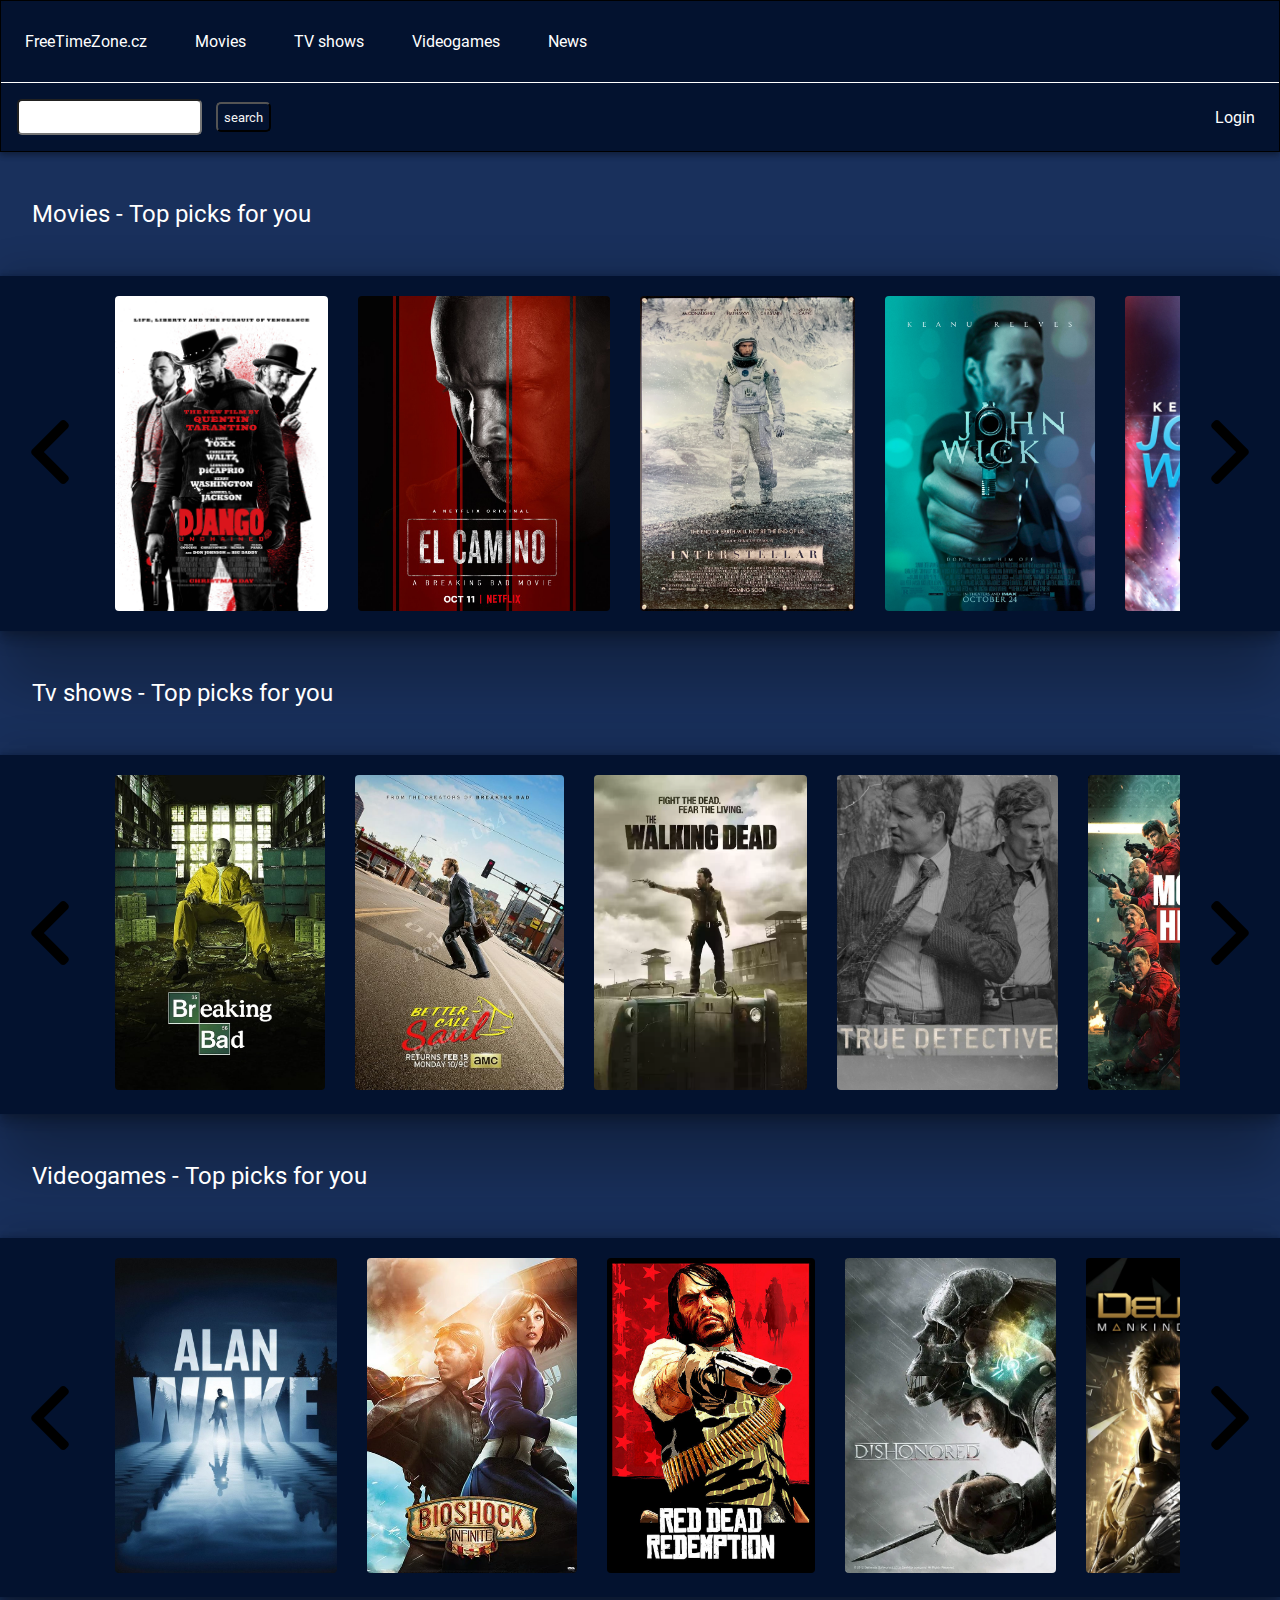
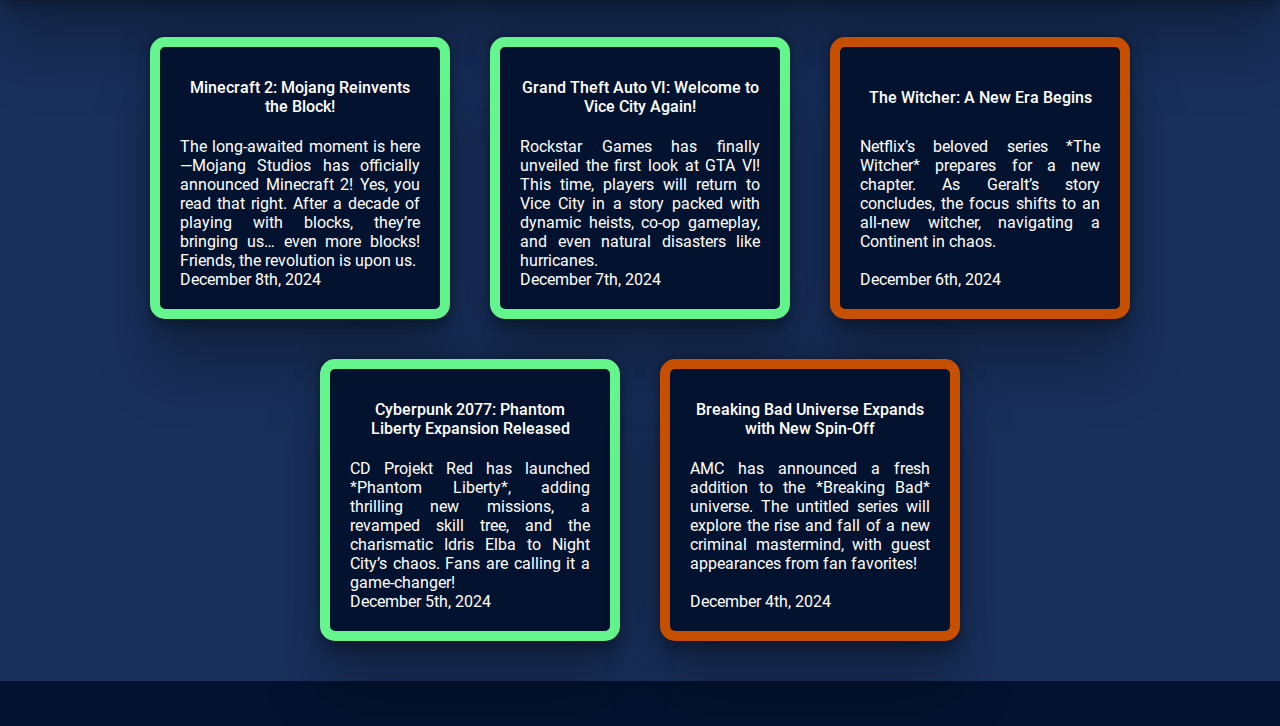
==== commit 55b1b3f3: "version 1.01" ====
--- a/index.html
+++ b/index.html
@@ -238,6 +238,10 @@
 
             #login_under_ul {
                 display: none;
+            }
+            .left, .right {
+
+                margin: 2px;
             }
         }
 
@@ -307,13 +311,14 @@
             <span class="right top-pics--movies__right"><img src="icons/right-arrow.png"></span>
             <script>
                 let titles_movies = document.querySelector(".top-picks__titles--movies");
-                const images_movies = Array.from(titles_movies.querySelectorAll("img"));
+                let images_movies = Array.from(titles_movies.querySelectorAll("img"));
 
                 console.log(titles_movies);
 
                 let index_movies = 0;
                 document.querySelector(".top-pics--movies__right").addEventListener("click", () => {
-                    titles_movies.appendChild(images_movies[index_movies]);
+                    let clone = images_movies[index_movies].cloneNode(true);
+                    titles_movies.appendChild(clone);
                     const image_width = images_movies[index_movies].clientWidth + 30;
                     titles_movies.scrollLeft += image_width;
 
@@ -357,6 +362,38 @@
             <span class="right top-picks--TVshows__right"><img src="icons/right-arrow.png"></span>
         </div>
     </div>
+    <script>
+        let titles_shows = document.querySelector(".top-picks__titles--TVshows");
+        let images_shows = Array.from(titles_shows.querySelectorAll("img"));
+
+        let index_shows = 0;
+        document.querySelector(".top-picks--TVshows__right").addEventListener("click", () => {
+            let clone = images_shows[index_shows].cloneNode(true);
+            titles_shows.appendChild(clone);
+            const image_width = images_shows[index_shows].clientWidth + 30;
+            titles_shows.scrollLeft += image_width;
+
+            if ((index_shows + 1) == images_shows.length) {
+                index_shows = 0;
+            } else {
+                index_shows++;
+            }
+        });
+        document.querySelector(".top-picks--TVshows__left").addEventListener("click", () => {
+            if (titles_shows.scrollLeft != 0) {
+                const image_width = images_shows[index_shows - 1].clientWidth + 30;
+                titles_shows.scrollLeft -= image_width;
+
+
+                if (index_shows == 0) {
+                    index_shows = images_shows.length - 1;
+                } else {
+                    index_shows--;
+                }
+            }
+        });
+
+    </script>
     <div class="top-picks top-picks--videogames">
         <header>Videogames - Top picks for you</header>
         <div>
@@ -372,9 +409,40 @@
                 <span><img src="images/videogames/the_last_of_us_part2.jpg" alt="The Last of Us Part II"></span>
             </div>
             <img src="icons/right-arrow.png" class="right top-picks--videogames__right">
-
         </div>
     </div>
+    <script>
+        let titles_videogames = document.querySelector(".top-picks__titles--videogames");
+        let images_videogames = Array.from(titles_videogames.querySelectorAll("img"));
+
+        let index_videogames = 0;
+        document.querySelector(".top-picks--videogames__right").addEventListener("click", () => {
+            let clone = images_videogames[index_videogames].cloneNode(true);
+            titles_videogames.appendChild(clone);
+            const image_width = images_videogames[index_videogames].clientWidth + 30;
+            titles_videogames.scrollLeft += image_width;
+
+            if ((index_videogames + 1) == images_videogames.length) {
+                index_videogames = 0;
+            } else {
+                index_videogames++;
+            }
+        });
+        document.querySelector(".top-picks--videogames__left").addEventListener("click", () => {
+            if (titles_videogames.scrollLeft != 0) {
+                const image_width = images_videogames[index_videogames - 1].clientWidth + 30;
+                titles_videogames.scrollLeft -= image_width;
+
+
+                if (index_videogames == 0) {
+                    index_videogames = images_videogames.length - 1;
+                } else {
+                    index_videogames--;
+                }
+            }
+        });
+
+    </script>
 
     <script>
 
@@ -453,7 +521,7 @@
         </article>
     </div>
     <footer>
-        &copy;Created in 2024
+        
     </footer>
 </body>
 
--- a/style.css
+++ b/style.css
@@ -79,23 +79,30 @@
     display: inline-block;
 }
 
+#nav-primary__search {
+    margin: 1rem;
+}
+
 #nav-primary__search input {
-    border-radius: 7px;
+    border-radius: 5px;
+    height: 30px;
 }
 
 #nav-primary__search input[type="button"] {
-    background-color: black;
+    background-color: var(--color-element-A);
     color: whitesmoke;
-    padding: 0.5rem 0.5rem;
     font-family: var(--font-A);
 }
 
 #nav-primary__search input[type="button"]:hover {
-    background-color: orange;
-    color: black;
+    background-color: #01050e;
     transition: background 0.1s ease;
     transition: color 0.1s ease;
     cursor: pointer;
+}
+
+#nav-primary__search input[type="text"] {
+    margin-right: 10px;
 }
 
 #nav_primary__search input[type="text"] {
@@ -189,6 +196,7 @@
 
 }
 .filters {
+    padding: 20px;
     display: none;
     color: white;
     background-color: var(--color-element-A);
@@ -377,7 +385,6 @@
 }
 .title__user-comment{
     width: calc(90% - 20px);
-    aspect-ratio: 2;
     margin: auto;
     margin-bottom: 20px;
     display: grid;
@@ -405,7 +412,7 @@
 
 .title__user-comment textarea {
     width: 90%;
-    aspect-ratio: 2;
+    aspect-ratio: 5 / 3;
     margin: 10px;
     padding: 3px;
     resize: none;
@@ -418,7 +425,7 @@
 .title__user-comment button {
     display: block;
     margin: 5px;
-    padding: 5px 7px;
+    padding: 7px 10px;
     justify-self: end;
     color: white;
     background-color:#082869;
@@ -574,6 +581,12 @@
 .news__aside__newsletter > label{
     margin-right: 10px;
 }
+.news__aside__newsletter button {
+    cursor: pointer;
+    padding: 3px 7px;
+    background-color: #283e6b;
+    color: white;
+}
 /* article.html */
 .article__author {
     height: 100px;
@@ -629,24 +642,24 @@
     grid-area: "form" ;
     justify-content: end;
 }
+
 .article__user-comment textarea {
-    color: white;
     width: 90%;
-    aspect-ratio: 2;
+    aspect-ratio: 5 / 3;
     margin: 10px;
     padding: 3px;
     resize: none;
     border: none;
-    box-shadow: rgb(204, 219, 232) 3px 3px 6px 0px inset, #03122F -3px -3px 6px 1px inset;
+    box-shadow: rgb(204, 219, 232) 3px 3px 6px 0px inset, rgba(255, 255, 255, 0.5) -3px -3px 6px 1px inset;
     border-radius: 2px;
     text-overflow: ellipsis;
     text-align: justify;
-    background-color: #03122F;
+    background-color: var(--color-element-A);
 }
 .article__user-comment button {
     display: block;
     margin: 5px;
-    padding: 5px 7px;
+    padding: 7px 10px;
     justify-self: end;
     color: white;
     background-color:#082869;
@@ -764,7 +777,12 @@
         width: 40%;
     }
     .title__description img {
+        width: 30%;
+    }
+    .title__user-comment {
         width: 50%;
+    }
+    .title__description > img {
     }
 }
 @media screen and (min-width: 750px) {
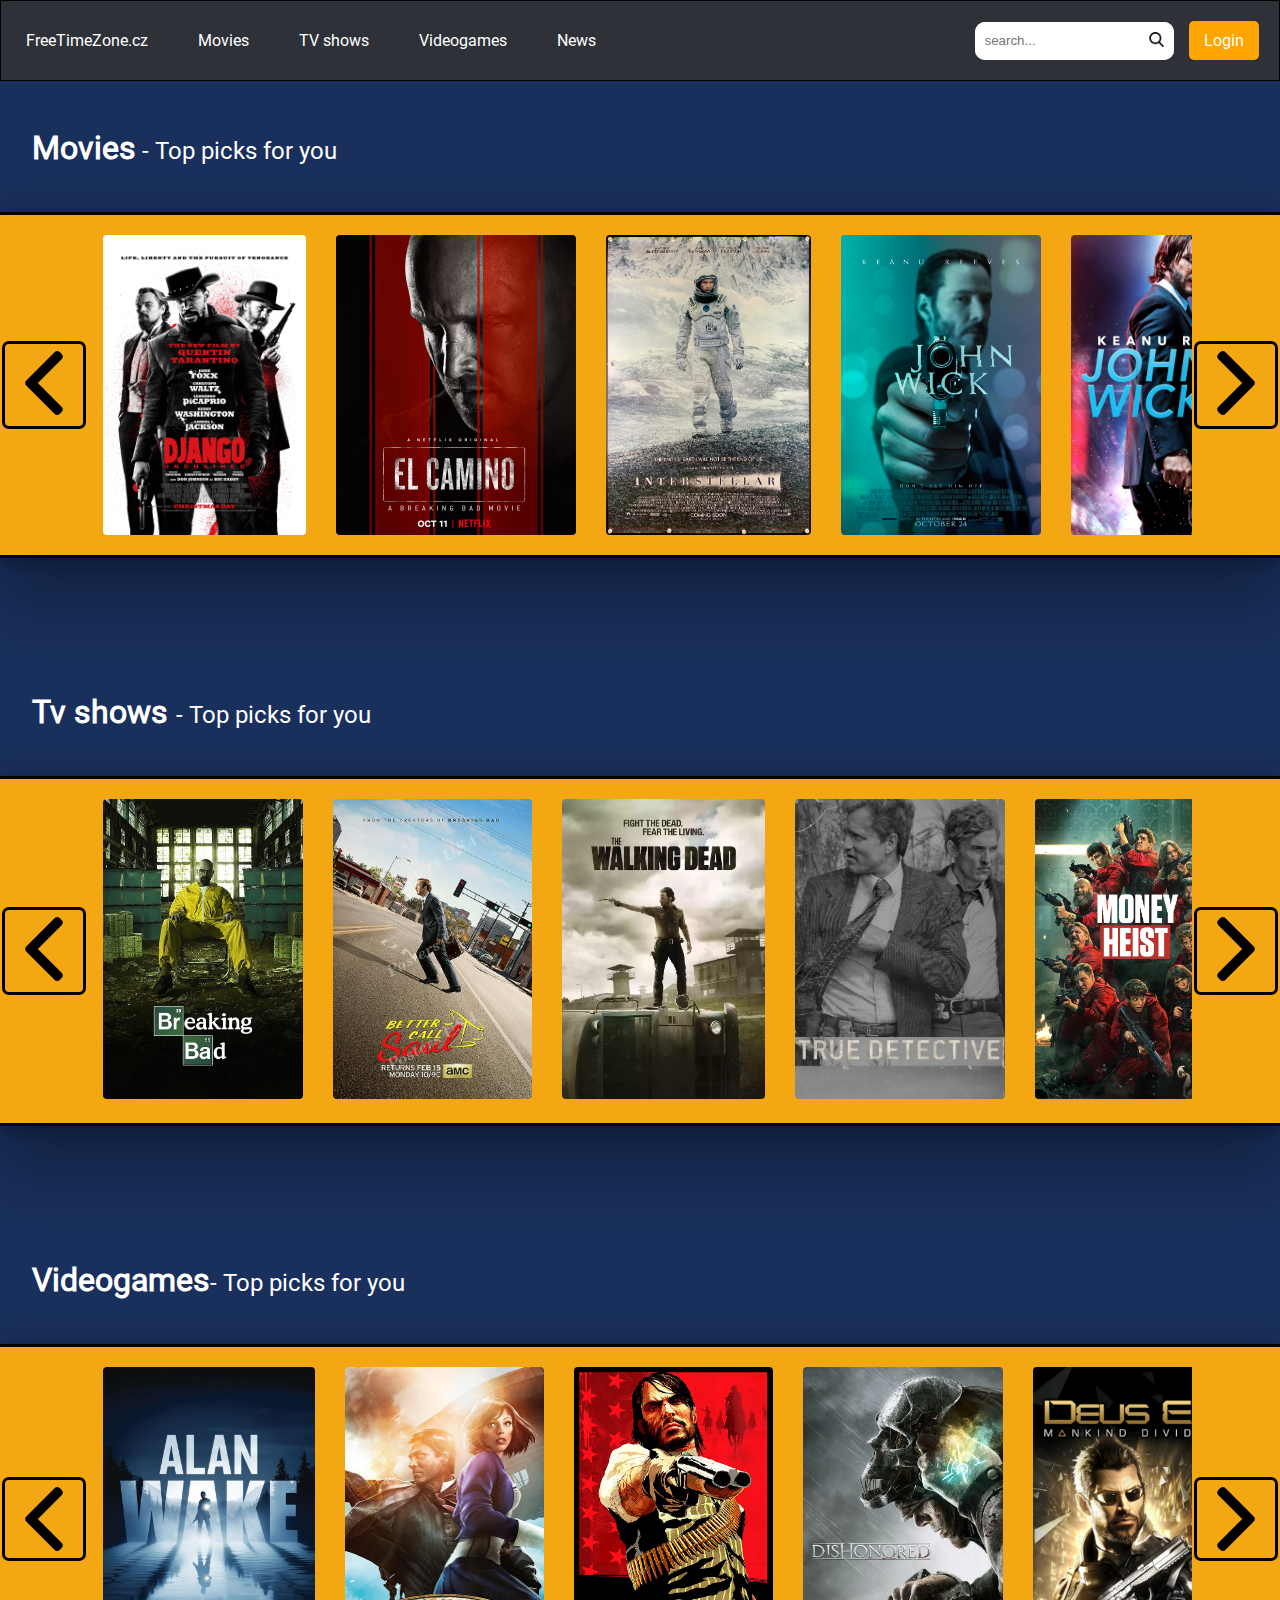
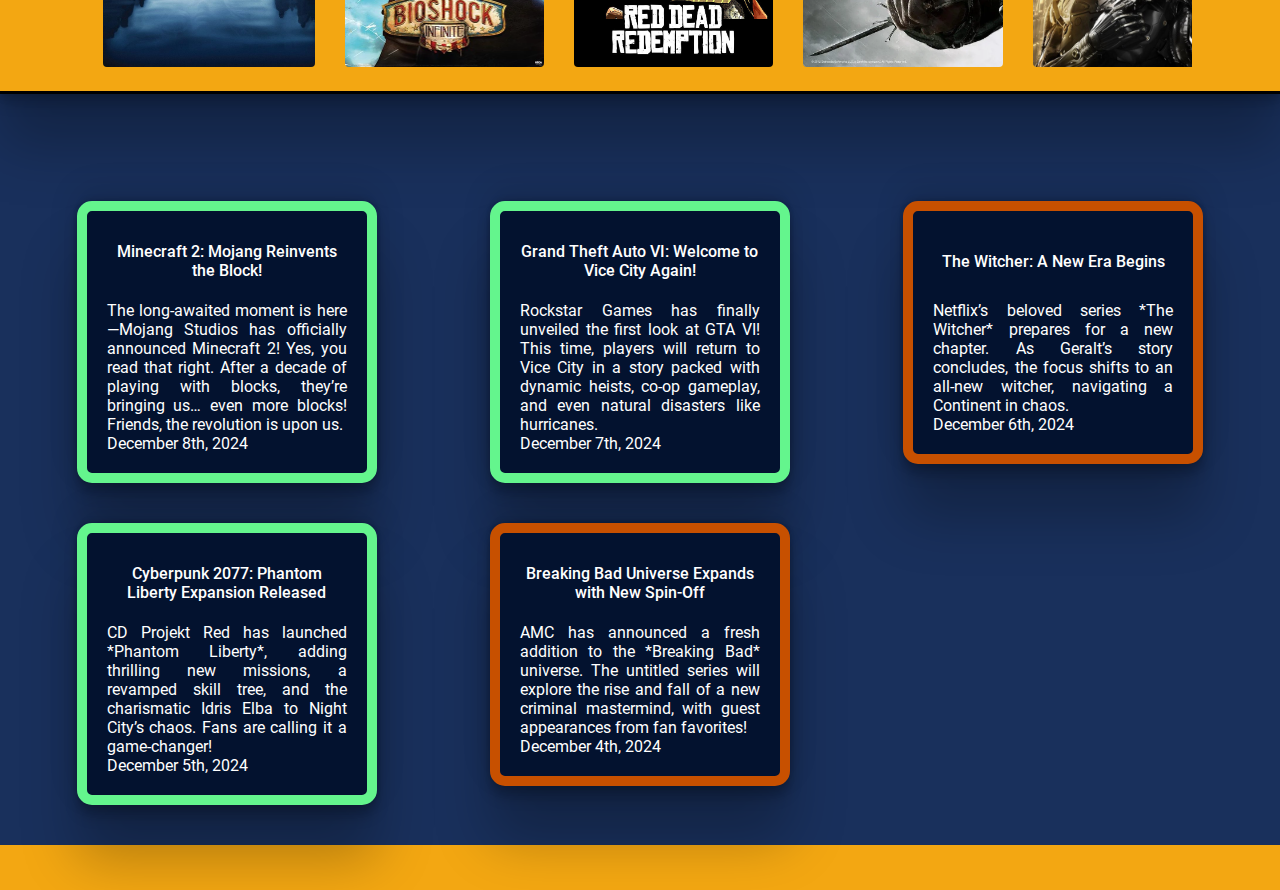
==== commit e3da6138: "version 2.0" ====
--- a/index.html
+++ b/index.html
@@ -4,7 +4,6 @@
 <head>
     <meta charset="UTF-8">
     <meta name="viewport" content="width=device-width, initial-scale=1.0">
-    <!--<link rel="stylesheet" href="style.css">-->
     <style>
         @font-face {
             font-family: Roboto;
@@ -18,13 +17,15 @@
 
         :ROOT {
             --color-background-A: #19305C;
-            --color-element-A: #03122F;
+            --color-element-A: #F3A712;
             --font-A: "Roboto";
             --font-B: "Roboto-medium";
             --font-background-articles: #03122F;
+            --color-background-B: #2E3138;
         }
 
         body {
+            overflow-x: hidden;
             margin: 0;
             padding: 0;
             font-family: var(--font-A);
@@ -32,21 +33,24 @@
         }
 
         .nav-primary {
-            background-color: var(--color-element-A);
-            border: black 1px solid;
-            box-shadow: rgba(0, 0, 0, 0.16) 0px 3px 6px, rgba(0, 0, 0, 0.23) 0px 3px 6px;
-            overflow: hidden;
-        }
-
-        .nav-primary__links {
+            font-family: roboto;
+            height: fit-content;
+            border: 1px solid black;
+            background-color: var(--color-background-B);
+        }
+        .nav-primary__navbar{
+            display: grid;
+            grid-template-columns: 1fr;
+            height: 100%;
+            align-items: center;
+        }
+        .nav-primary__links{
             list-style-type: none;
             margin: 0;
             padding: 0;
-            border-bottom: white solid 1px;
-        }
-
-        .nav-primary a,
-        #ul__login {
+            list-style: none;
+        }
+        .nav-primary__links a {
             display: block;
             color: white;
             text-decoration: none;
@@ -56,67 +60,89 @@
             padding-bottom: auto;
             font-size: 1rem;
         }
-
-        #ul__login {
-            display: none;
-        }
-
-        .nav-primary a:hover {
+        #login{
+            color: white;
+            text-decoration: none;
+            margin: 5px;
+            padding: 10px;
+            padding-left: 15px;
+            padding-right: 15px;
+            border-radius: 5px;
+        }
+        .nav-primary__form_login {
+            margin: 15px;
+            display: flex;
+            align-items: center;
+            justify-content: space-between;
+        }
+        .nav-primary__form_login form{
+            width: 150px;
+            display: flex;
+            background-color: white;
+            border-radius: 10px;
+            margin-right: 10px;
+        }
+        .nav-primary__form_login form input {
+            width: 80%;
+            padding: 10px;
+            border-radius: 10px;
+            border: none;
+            background-color: white;
+        }
+        .nav-primary__form_login form button {
+            padding: 10px;
+            border-radius: 4px 10px 10px 4px ;
+            border: none;
+            background-color: white;
+        }
+        .nav-primary__form_login form button:hover{
+            background-color: silver;
+            cursor: pointer;
+            outline: 3px solid black;
+        }
+        .nav-primary__form_login form button img {
+            width: 15px;
+        }
+        .nav-primary__form_login form input:focus{
+            outline: none;
+        }
+        .nav-primary__form_login form:hover, .nav-primary__form_login form:focus-within{
+            outline: 3px solid black;
+        }
+        .nav-primary__links a:hover {
+            background-color: white;
             color: black;
-            background-color: white;
-            transition: color 0.1s ease-in;
-            transition: background 0.1s ease;
-            border-radius: 5px;
-        }
-
-        .nav-primary__underUL{
-            width: 100%;
-            display: flex;
-            justify-content: space-between;
-            align-content: center;
-        }
-        #login_under_ul {
-            margin-top: auto;
-            margin-bottom: auto;
-        }
-
-        #nav-primary__search {
-            margin: 1rem;
-        }
-
-        #nav-primary__search input {
-            border-radius: 5px;
-            height: 30px;
-        }
-
-        #nav-primary__search input[type="button"] {
-            background-color: var(--color-element-A);
-            color: whitesmoke;
-            font-family: var(--font-A);
-        }
-
-        #nav-primary__search input[type="button"]:hover {
-            background-color: #01050e;
-            transition: background 0.1s ease;
-            transition: color 0.1s ease;
-            cursor: pointer;
-        }
-
-        #nav-primary__search input[type="text"] {
-            margin-right: 10px;
-        }
-
-        .top-picks>div {
+        }
+        #login{
+            background-color: orange;
+        }
+        #login:hover{
+            background-color: rgb(255, 180, 42);
+            outline: 3px solid black;
+            transform: scale(1.05);
+        }
+
+
+        .top-picks{
+            margin-bottom: 10vh;
+        }
+        .top-picks>span {
             display: flex;
             align-items: center;
             background-color: var(--color-element-A);
             box-shadow: rgba(0, 0, 0, 0.25) 0px 54px 55px, rgba(0, 0, 0, 0.12) 0px -12px 30px, rgba(0, 0, 0, 0.12) 0px 4px 6px, rgba(0, 0, 0, 0.17) 0px 12px 13px, rgba(0, 0, 0, 0.09) 0px -3px 5px;
-
+            outline: 3px solid black;
         }
 
         .top-picks header {
-            color: white;
             font: var(--font-B);
+            font-size: 1rem;
+            text-align: left;
+            color: white;
+        }
+        .top-picks__header__first-word{
+            font-size: 2rem;
+            font-weight: 600;
         }
 
         .top-picks__titles {
@@ -132,7 +158,7 @@
 
         .top-picks__titles img {
             cursor: pointer;
-            height: 35vh;
+            height: 300px;
             margin-top: 20px;
             margin-bottom: 20px;
             margin-left: 15px;
@@ -154,9 +180,10 @@
         .left,
         .right {
             cursor: pointer;
-            padding: 0.5rem;
+            padding: 7px;
             border-radius: 4px;
-            margin: 10px;
+            margin: 5px;
+            outline: 3px solid black;
 
         }
 
@@ -164,15 +191,15 @@
         .right:hover {
             background-color: white;
             transition: background 0.1s ease;
-
-        }
-
+            transform: scale(1.05);
+
+        }
         .news {
             margin: 20px;
-            display: flex;
-            flex-direction: row;
-            justify-content: center;
-            flex-wrap: wrap;
+            display: grid;
+            grid-template-columns: 1fr;
+            justify-items: center;
+
 
         }
 
@@ -231,39 +258,43 @@
             color: white;
         }
 
-        @media screen and (max-width: 371px) {
-            #ul__login {
-                display: block;
-            }
-
-            #login_under_ul {
-                display: none;
-            }
-            .left, .right {
-
-                margin: 2px;
-            }
-        }
-
-        @media screen and (min-width: 617px) {
-            .nav-primary__links {
+        @media screen and (min-width: 359px) {
+            .nav-primary__form_login form input{
+                width: none;
+            }
+            .nav-primary__form_login form{
+                width: fit-content;
+            }
+            .nav-primary__form_login{
+                justify-content: center;
+            }
+        }
+        @media screen and (min-width: 603px) {
+            .nav-primary__links{
                 display: flex;
-                flex-wrap: nowrap;
                 justify-content: space-evenly;
-
-            }
-
-            .nav-primary__links li {
-                margin-top: 15px;
-                margin-bottom: 15px;
-            }
-        }
-
-        /* LAPTOP */
-
-        @media screen and (min-width: 750px) {
-            .nav-primary__links {
-                justify-content: flex-start;
+                align-content: center;
+            }
+            .nav-primary__links a {
+                color: white;
+                text-decoration: none;
+                margin: 5px;
+                padding: 15px;
+                padding-left: 20px;
+                padding-right: 20px;
+                border-radius: 5px;
+            }
+            
+        }
+        @media screen and (min-width: 800px) {
+            .nav-primary__navbar{
+                grid-template-columns: 75% 25%;
+            }
+            .nav-primary__links{
+                justify-content: left;
+            }
+            .news{
+                grid-template-columns: repeat(3, 1fr);
             }
         }
     </style>
@@ -272,25 +303,26 @@
 
 <body>
     <nav class="nav-primary">
-        <ul class="nav-primary__links">
-            <li><a href="index.html">FreeTimeZone.cz</a></li>
-            <li><a href="movies.html">Movies</a></li>
-            <li><a href="shows.html">TV shows</a></li>
-            <li><a href="videogames.html">Videogames</a></li>
-            <li><a href="news.html">News</a></li>
-            <li><a href="login.html" id="ul__login">Login</a></li>
-        </ul>
-        <div class="nav-primary__underUL">
-            <form id="nav-primary__search">
-                <input type="text">
-                <input type="button" value="search">
-            </form>
-            <a href="login.html" id="login_under_ul">Login</a>
+        <div class = "nav-primary__navbar">
+            <ul class="nav-primary__links">
+                <li><a href="index.html">FreeTimeZone.cz</a></li>
+                <li><a href="movies.html">Movies</a></li>
+                <li><a href="shows.html">TV shows</a></li>
+                <li><a href="videogames.html">Videogames</a></li>
+                <li><a href="news.html">News</a></li>
+            </ul>
+            <div class="nav-primary__form_login">
+                <form id="nav-primary__search">
+                    <input type="text" placeholder="search...">
+                    <button><img src="icons/search.png"></button>
+                </form>
+                <a href="login.html" id="login">Login</a>
+            </div>
         </div>
     </nav>
     <div class="top-picks top-picks--movies">
-        <header>Movies - Top picks for you</header>
-        <div>
+        <header><span class="top-picks__header__first-word">Movies</span> - Top picks for you</header>
+        <span>
             <span class="left top-pics--movies__left"><img src="icons/left-arrow.png"></span>
             <span class="top-picks__titles top-picks__titles--movies">
                 <img src="images/movies/django_unchained.jpg" alt="django_unchained">
@@ -310,45 +342,13 @@
             </span>
             <span class="right top-pics--movies__right"><img src="icons/right-arrow.png"></span>
             <script>
-                let titles_movies = document.querySelector(".top-picks__titles--movies");
-                let images_movies = Array.from(titles_movies.querySelectorAll("img"));
-
-                console.log(titles_movies);
-
-                let index_movies = 0;
-                document.querySelector(".top-pics--movies__right").addEventListener("click", () => {
-                    let clone = images_movies[index_movies].cloneNode(true);
-                    titles_movies.appendChild(clone);
-                    const image_width = images_movies[index_movies].clientWidth + 30;
-                    titles_movies.scrollLeft += image_width;
-
-                    if ((index_movies + 1) == images_movies.length) {
-                        index_movies = 0;
-                    } else {
-                        index_movies++;
-                    }
-                });
-                document.querySelector(".top-pics--movies__left").addEventListener("click", () => {
-                    if (titles_movies.scrollLeft != 0) {
-                        const image_width = images_movies[index_movies - 1].clientWidth + 30;
-                        titles_movies.scrollLeft -= image_width;
-
-
-                        if (index_movies == 0) {
-                            index_movies = images_movies.length - 1;
-                        } else {
-                            index_movies--;
-                        }
-                    }
-                    console.log(index_movies);
-                });
-
+               
             </script>
-        </div>
+        </span>
     </div>
     <div class="top-picks top-picks--TVshows">
-        <header>Tv shows - Top picks for you</header>
-        <div>
+        <header><span class="top-picks__header__first-word">Tv shows </span> - Top picks for you</header>
+        <span>
             <span class="left top-picks--TVshows__left"><img src="icons/left-arrow.png"></span>
             <span class="top-picks__titles top-picks__titles--TVshows">
                 <span><img src="images/tv shows/breaking_bad.jpg" alt="Breaking Bad"></span>
@@ -360,43 +360,14 @@
                 <span><img src="images/tv shows/the_last_of_us.jpg" alt="The Last of Us"></span>
             </span>
             <span class="right top-picks--TVshows__right"><img src="icons/right-arrow.png"></span>
-        </div>
+        </span>
     </div>
     <script>
-        let titles_shows = document.querySelector(".top-picks__titles--TVshows");
-        let images_shows = Array.from(titles_shows.querySelectorAll("img"));
-
-        let index_shows = 0;
-        document.querySelector(".top-picks--TVshows__right").addEventListener("click", () => {
-            let clone = images_shows[index_shows].cloneNode(true);
-            titles_shows.appendChild(clone);
-            const image_width = images_shows[index_shows].clientWidth + 30;
-            titles_shows.scrollLeft += image_width;
-
-            if ((index_shows + 1) == images_shows.length) {
-                index_shows = 0;
-            } else {
-                index_shows++;
-            }
-        });
-        document.querySelector(".top-picks--TVshows__left").addEventListener("click", () => {
-            if (titles_shows.scrollLeft != 0) {
-                const image_width = images_shows[index_shows - 1].clientWidth + 30;
-                titles_shows.scrollLeft -= image_width;
-
-
-                if (index_shows == 0) {
-                    index_shows = images_shows.length - 1;
-                } else {
-                    index_shows--;
-                }
-            }
-        });
 
     </script>
     <div class="top-picks top-picks--videogames">
-        <header>Videogames - Top picks for you</header>
-        <div>
+        <header><span class="top-picks__header__first-word">Videogames</span>- Top picks for you</header>
+        <span>
             <img src="icons/left-arrow.png" class="left top-picks--videogames__left">
             <div class="top-picks__titles top-picks__titles--videogames">
                 <span><img src="images/videogames/alan_wake.jpg" alt="Alan Wake"></span>
@@ -409,74 +380,8 @@
                 <span><img src="images/videogames/the_last_of_us_part2.jpg" alt="The Last of Us Part II"></span>
             </div>
             <img src="icons/right-arrow.png" class="right top-picks--videogames__right">
-        </div>
+        </span>
     </div>
-    <script>
-        let titles_videogames = document.querySelector(".top-picks__titles--videogames");
-        let images_videogames = Array.from(titles_videogames.querySelectorAll("img"));
-
-        let index_videogames = 0;
-        document.querySelector(".top-picks--videogames__right").addEventListener("click", () => {
-            let clone = images_videogames[index_videogames].cloneNode(true);
-            titles_videogames.appendChild(clone);
-            const image_width = images_videogames[index_videogames].clientWidth + 30;
-            titles_videogames.scrollLeft += image_width;
-
-            if ((index_videogames + 1) == images_videogames.length) {
-                index_videogames = 0;
-            } else {
-                index_videogames++;
-            }
-        });
-        document.querySelector(".top-picks--videogames__left").addEventListener("click", () => {
-            if (titles_videogames.scrollLeft != 0) {
-                const image_width = images_videogames[index_videogames - 1].clientWidth + 30;
-                titles_videogames.scrollLeft -= image_width;
-
-
-                if (index_videogames == 0) {
-                    index_videogames = images_videogames.length - 1;
-                } else {
-                    index_videogames--;
-                }
-            }
-        });
-
-    </script>
-
-    <script>
-
-        const images = Array.from(scroll.querySelectorAll("img"));
-
-        var velikost_obrazku = 0;
-        images.forEach(element => {
-            velikost_obrazku += element.clientWidth + 8;
-        });
-        console.log("velikost = " + velikost_obrazku);
-
-        let index = 0;
-
-
-
-        LEFT.addEventListener("click", () => {
-            if (index > 0) {
-                const nextImageWidth = images[index].clientWidth + 8;
-                scroll.style.scrollBehavior = "smooth";
-                scroll.scrollLeft -= nextImageWidth;
-                index--;
-            }
-        });
-        RIGHT.addEventListener("click", () => {
-            if (index < images.length - 1) {
-                const nextImageWidth = images[index].clientWidth + 8;
-                scroll.style.scrollBehavior = "smooth";
-                scroll.scrollLeft += nextImageWidth;
-                index++;
-                console.log(scroll.scrollLeft);
-            }
-        });
-
-    </script>
     <div class="news">
         <a href="article.html">
             <article id="news--videogame">
@@ -523,6 +428,6 @@
     <footer>
         
     </footer>
+    <script src="top_picks.js"></script>
 </body>
-
 </html>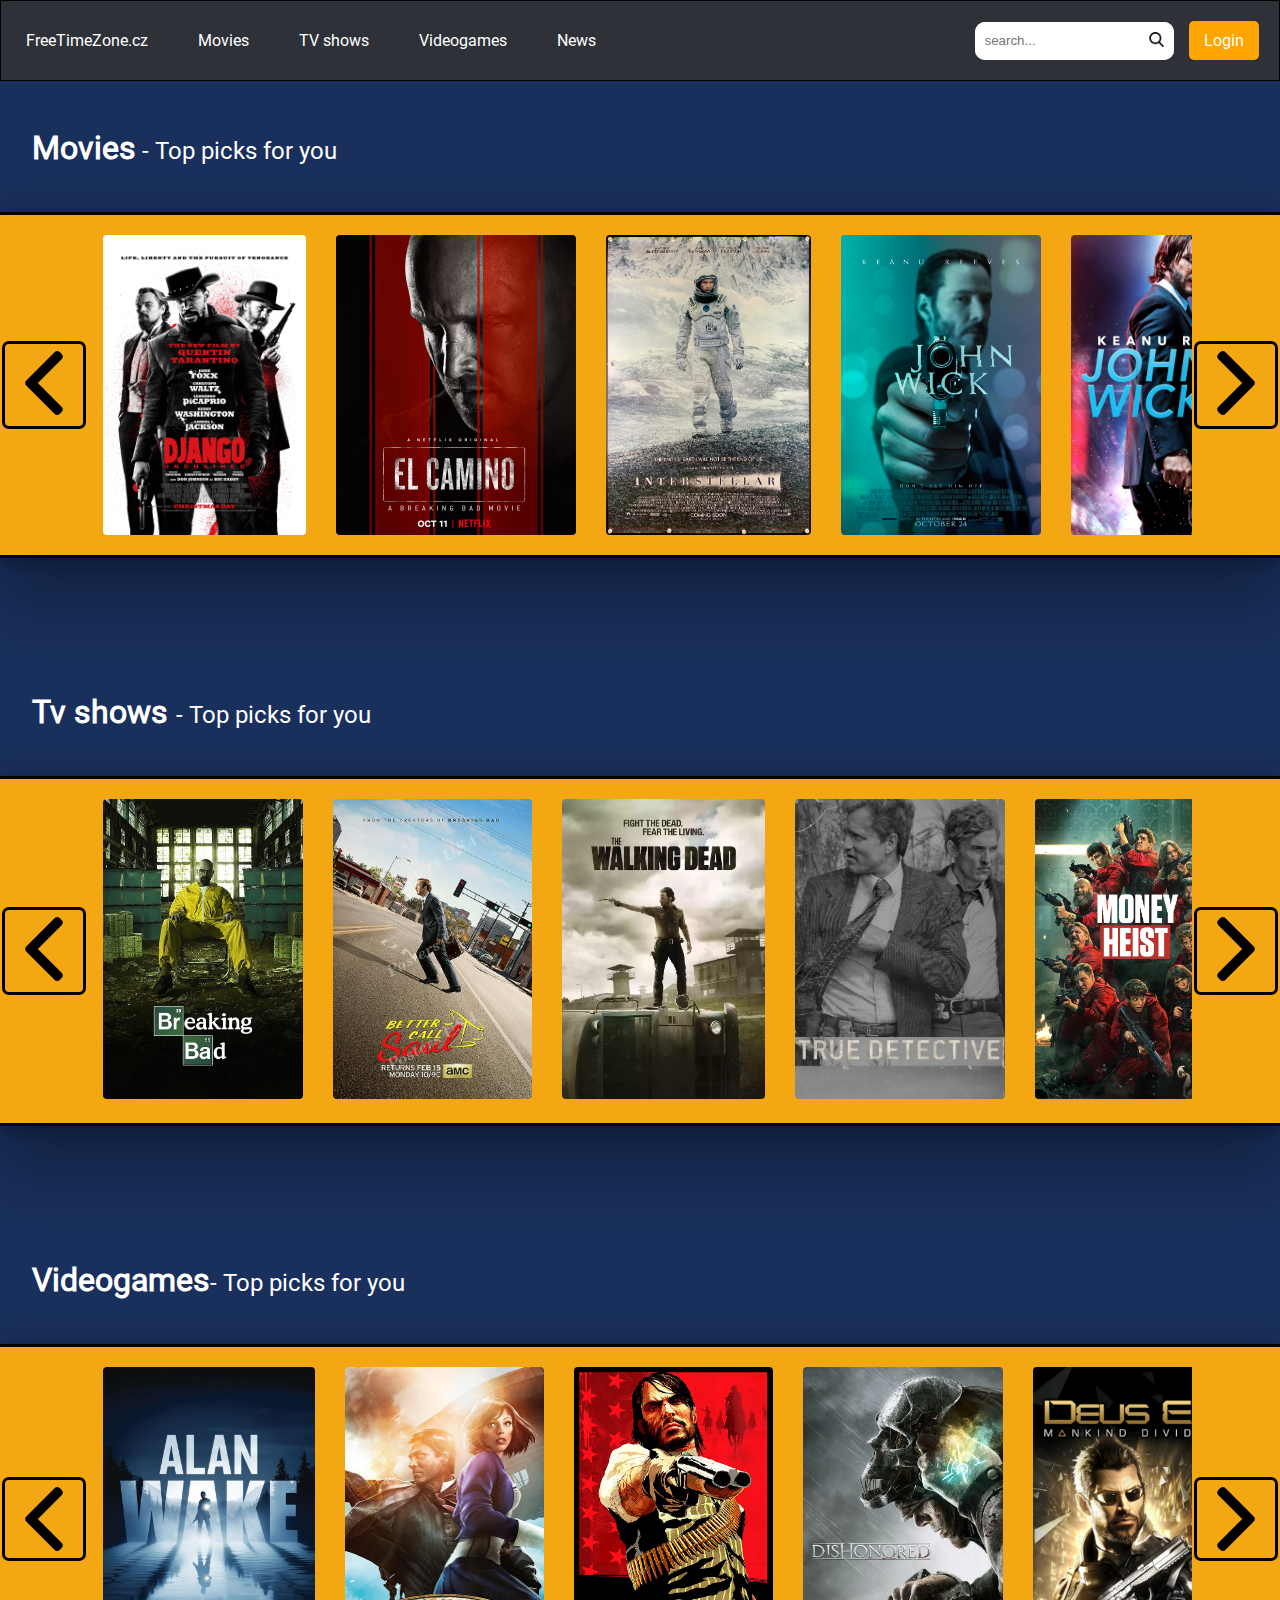
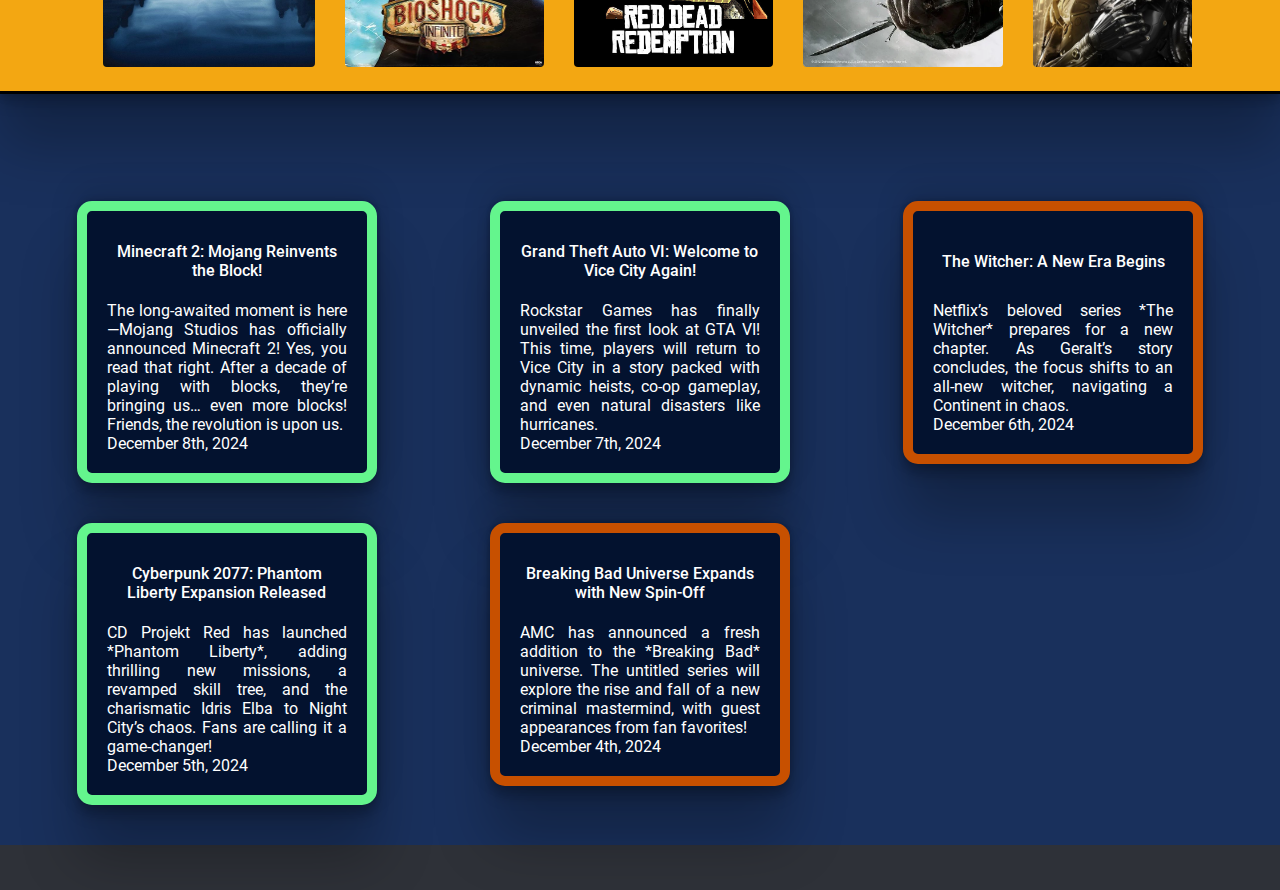
==== commit ead872f9: "version 2.01" ====
--- a/index.html
+++ b/index.html
@@ -253,7 +253,7 @@
         }
 
         footer {
-            background-color: var(--color-element-A);
+            background-color: var(--color-background-B);
             height: 5vh;
             color: white;
         }
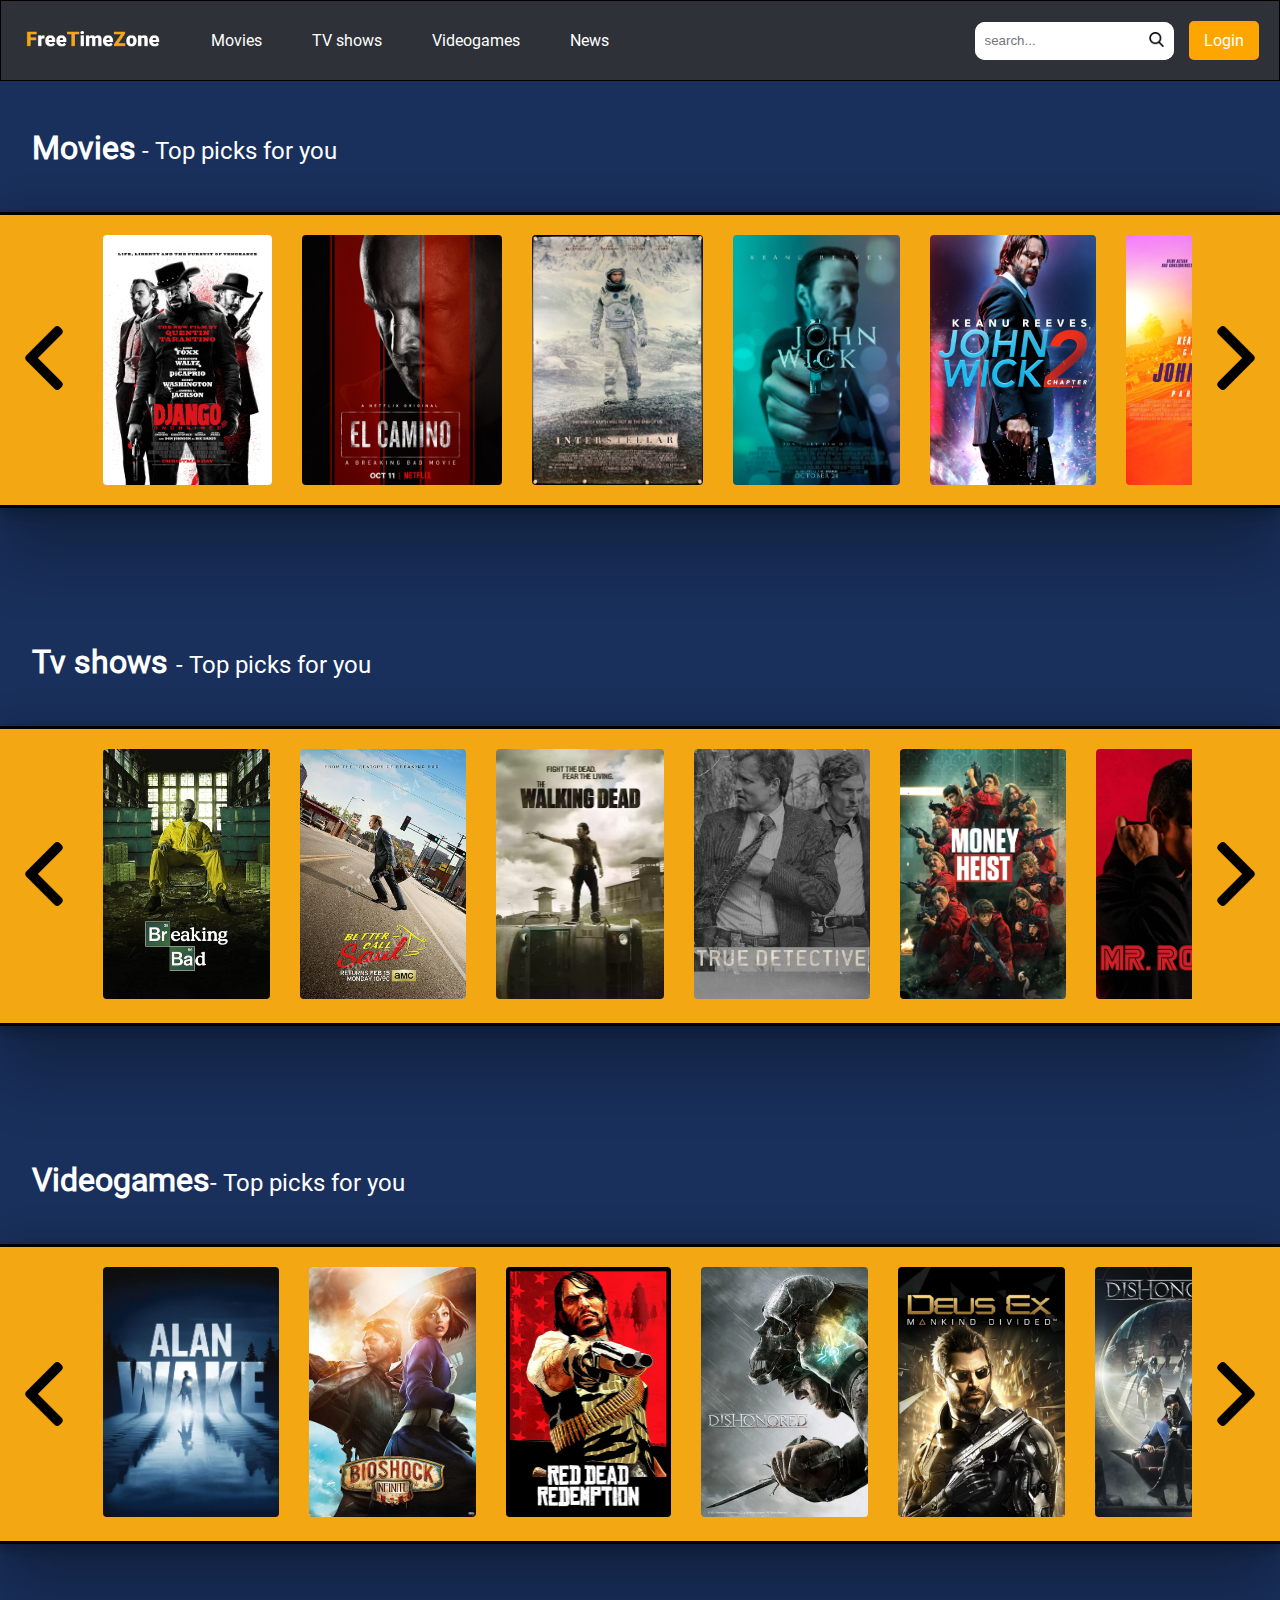
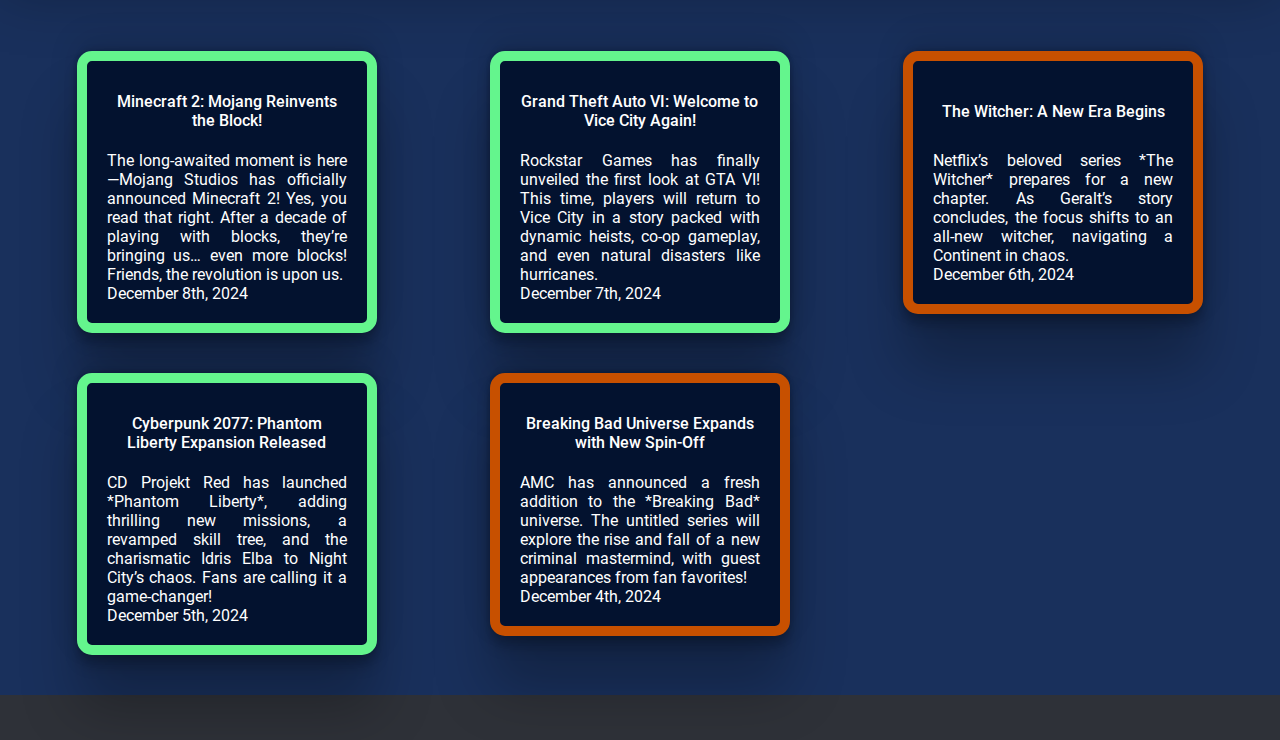
==== commit e29a252e: "version 2.1" ====
--- a/index.html
+++ b/index.html
@@ -60,6 +60,12 @@
             padding-bottom: auto;
             font-size: 1rem;
         }
+        #logo a img {
+            height: 1rem;
+        }
+        #logo a:hover img {
+            content: url("icons/FreeTimeZone-hover.png");
+        }
         #login{
             color: white;
             text-decoration: none;
@@ -96,7 +102,7 @@
             background-color: white;
         }
         .nav-primary__form_login form button:hover{
-            background-color: silver;
+            background-color: var(--color-element-A);
             cursor: pointer;
             outline: 3px solid black;
         }
@@ -158,7 +164,7 @@
 
         .top-picks__titles img {
             cursor: pointer;
-            height: 300px;
+            height: 250px;
             margin-top: 20px;
             margin-bottom: 20px;
             margin-left: 15px;
@@ -183,8 +189,6 @@
             padding: 7px;
             border-radius: 4px;
             margin: 5px;
-            outline: 3px solid black;
-
         }
 
         .left:hover,
@@ -223,6 +227,7 @@
             padding: 10px;
             aspect-ratio: 16/9;
             max-width: 15rem;
+            min-width: 200px;
             flex-grow: 1;
             padding: 20px;
             border-radius: 15px;
@@ -305,7 +310,7 @@
     <nav class="nav-primary">
         <div class = "nav-primary__navbar">
             <ul class="nav-primary__links">
-                <li><a href="index.html">FreeTimeZone.cz</a></li>
+                <li id = "logo"><a href="index.html"><img src="icons/FreeTimeZone.png"></a></li>
                 <li><a href="movies.html">Movies</a></li>
                 <li><a href="shows.html">TV shows</a></li>
                 <li><a href="videogames.html">Videogames</a></li>
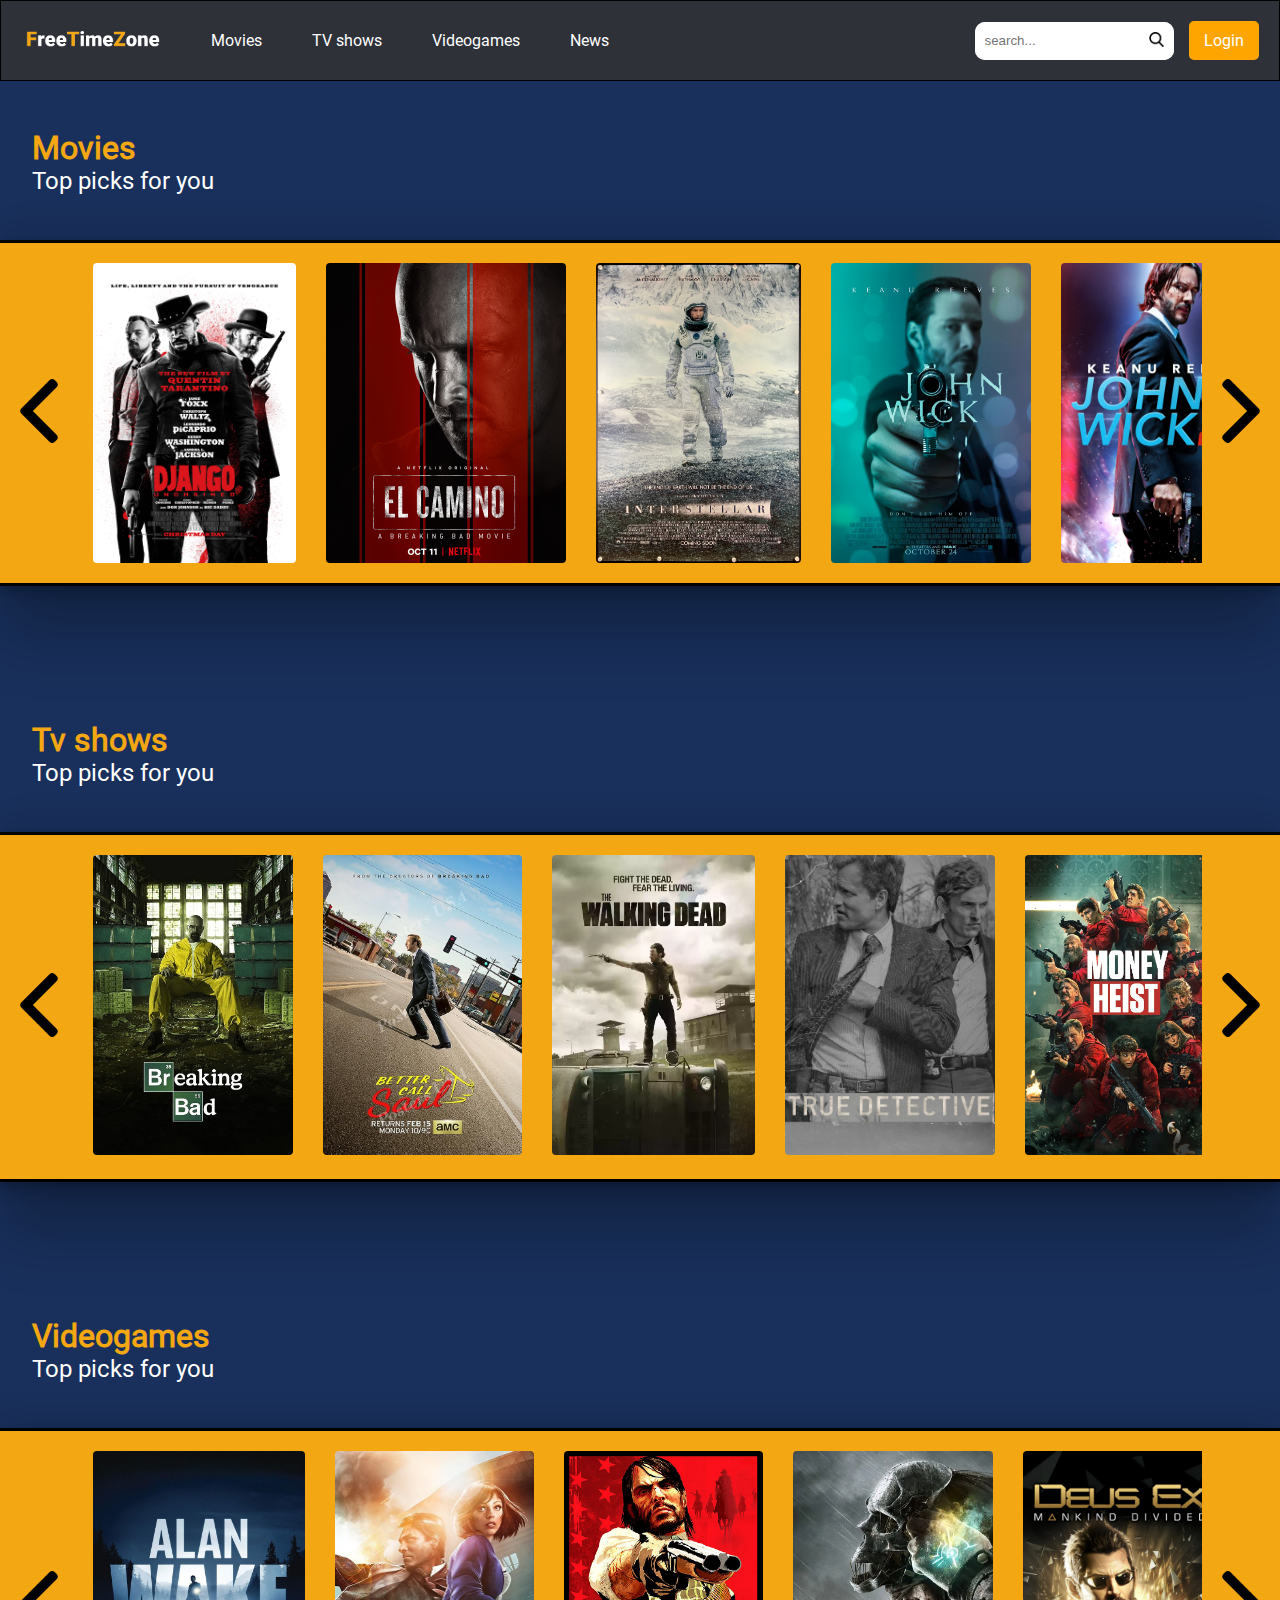
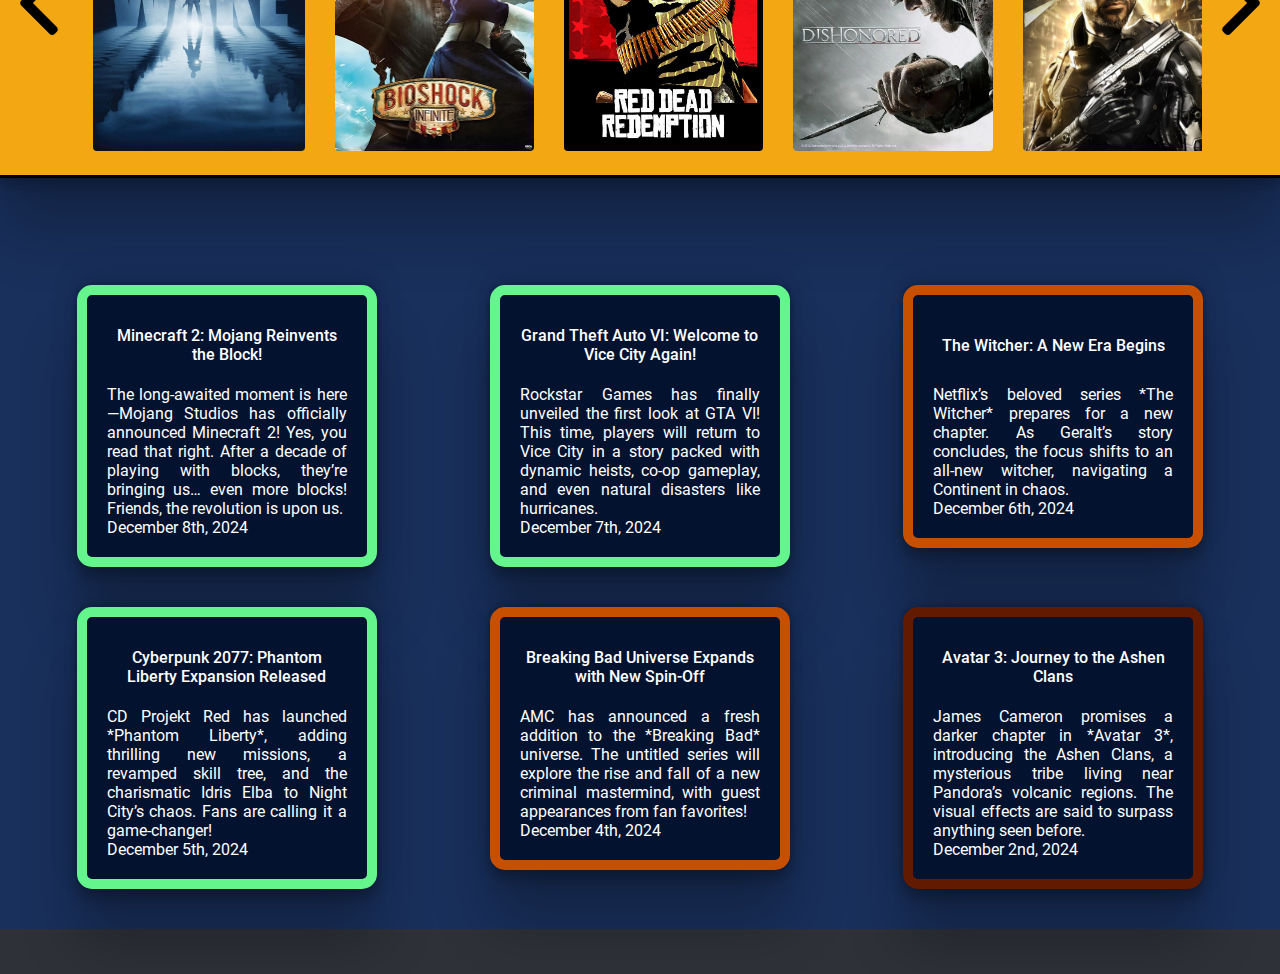
==== commit 93590874: "version 2.2" ====
--- a/index.html
+++ b/index.html
@@ -149,6 +149,7 @@
         .top-picks__header__first-word{
             font-size: 2rem;
             font-weight: 600;
+            color: var(--color-element-A);
         }
 
         .top-picks__titles {
@@ -164,7 +165,7 @@
 
         .top-picks__titles img {
             cursor: pointer;
-            height: 250px;
+            height: 300px;
             margin-top: 20px;
             margin-bottom: 20px;
             margin-left: 15px;
@@ -183,12 +184,18 @@
             font-size: 1.5rem;
         }
 
+        .left{
+            left: 0;
+        }
+        .right{
+            right: 0;
+        }
         .left,
         .right {
+            position: absolute;
             cursor: pointer;
+            border-radius: 4px;
             padding: 7px;
-            border-radius: 4px;
-            margin: 5px;
         }
 
         .left:hover,
@@ -272,6 +279,9 @@
             }
             .nav-primary__form_login{
                 justify-content: center;
+            }
+            .left, .right {
+                position:relative;
             }
         }
         @media screen and (min-width: 603px) {
@@ -326,17 +336,10 @@
         </div>
     </nav>
     <div class="top-picks top-picks--movies">
-        <header><span class="top-picks__header__first-word">Movies</span> - Top picks for you</header>
+        <header><span class="top-picks__header__first-word">Movies </span><br>Top picks for you</header>
         <span>
             <span class="left top-pics--movies__left"><img src="icons/left-arrow.png"></span>
             <span class="top-picks__titles top-picks__titles--movies">
-                <img src="images/movies/django_unchained.jpg" alt="django_unchained">
-                <img src="images/movies/el_camino.jpg" alt="el camino">
-                <img src="images/movies/interstellar.webp" alt="interstellar">
-                <img src="images/movies/john_wick.jpg" alt="John Wick">
-                <img src="images/movies/john_wick_2.jpg" alt="John Wick 2">
-                <img src="images/movies/john_wick_3.jpg" alt="John Wick 3">
-                <img src="images/movies/john_wick_4.jpg" alt="John Wick 4">
                 <img src="images/movies/django_unchained.jpg" alt="django_unchained">
                 <img src="images/movies/el_camino.jpg" alt="el camino">
                 <img src="images/movies/interstellar.webp" alt="interstellar">
@@ -352,7 +355,7 @@
         </span>
     </div>
     <div class="top-picks top-picks--TVshows">
-        <header><span class="top-picks__header__first-word">Tv shows </span> - Top picks for you</header>
+        <header><span class="top-picks__header__first-word">Tv shows </span><br>Top picks for you</header>
         <span>
             <span class="left top-picks--TVshows__left"><img src="icons/left-arrow.png"></span>
             <span class="top-picks__titles top-picks__titles--TVshows">
@@ -371,7 +374,7 @@
 
     </script>
     <div class="top-picks top-picks--videogames">
-        <header><span class="top-picks__header__first-word">Videogames</span>- Top picks for you</header>
+        <header><span class="top-picks__header__first-word">Videogames </span><br>Top picks for you</header>
         <span>
             <img src="icons/left-arrow.png" class="left top-picks--videogames__left">
             <div class="top-picks__titles top-picks__titles--videogames">
@@ -429,6 +432,13 @@
             </section>
             <span id="news__article__release-date"> December 4th, 2024</span>
         </article>
+        <article id="news--movie">
+            <header>Avatar 3: Journey to the Ashen Clans</header>
+            <section>James Cameron promises a darker chapter in *Avatar 3*, introducing the Ashen Clans, a
+                mysterious tribe living near Pandora’s volcanic regions. The visual effects are said to surpass
+                anything seen before.</section>
+            <span id="news__article__release-date"> December 2nd, 2024</span>
+        </article>
     </div>
     <footer>
         
